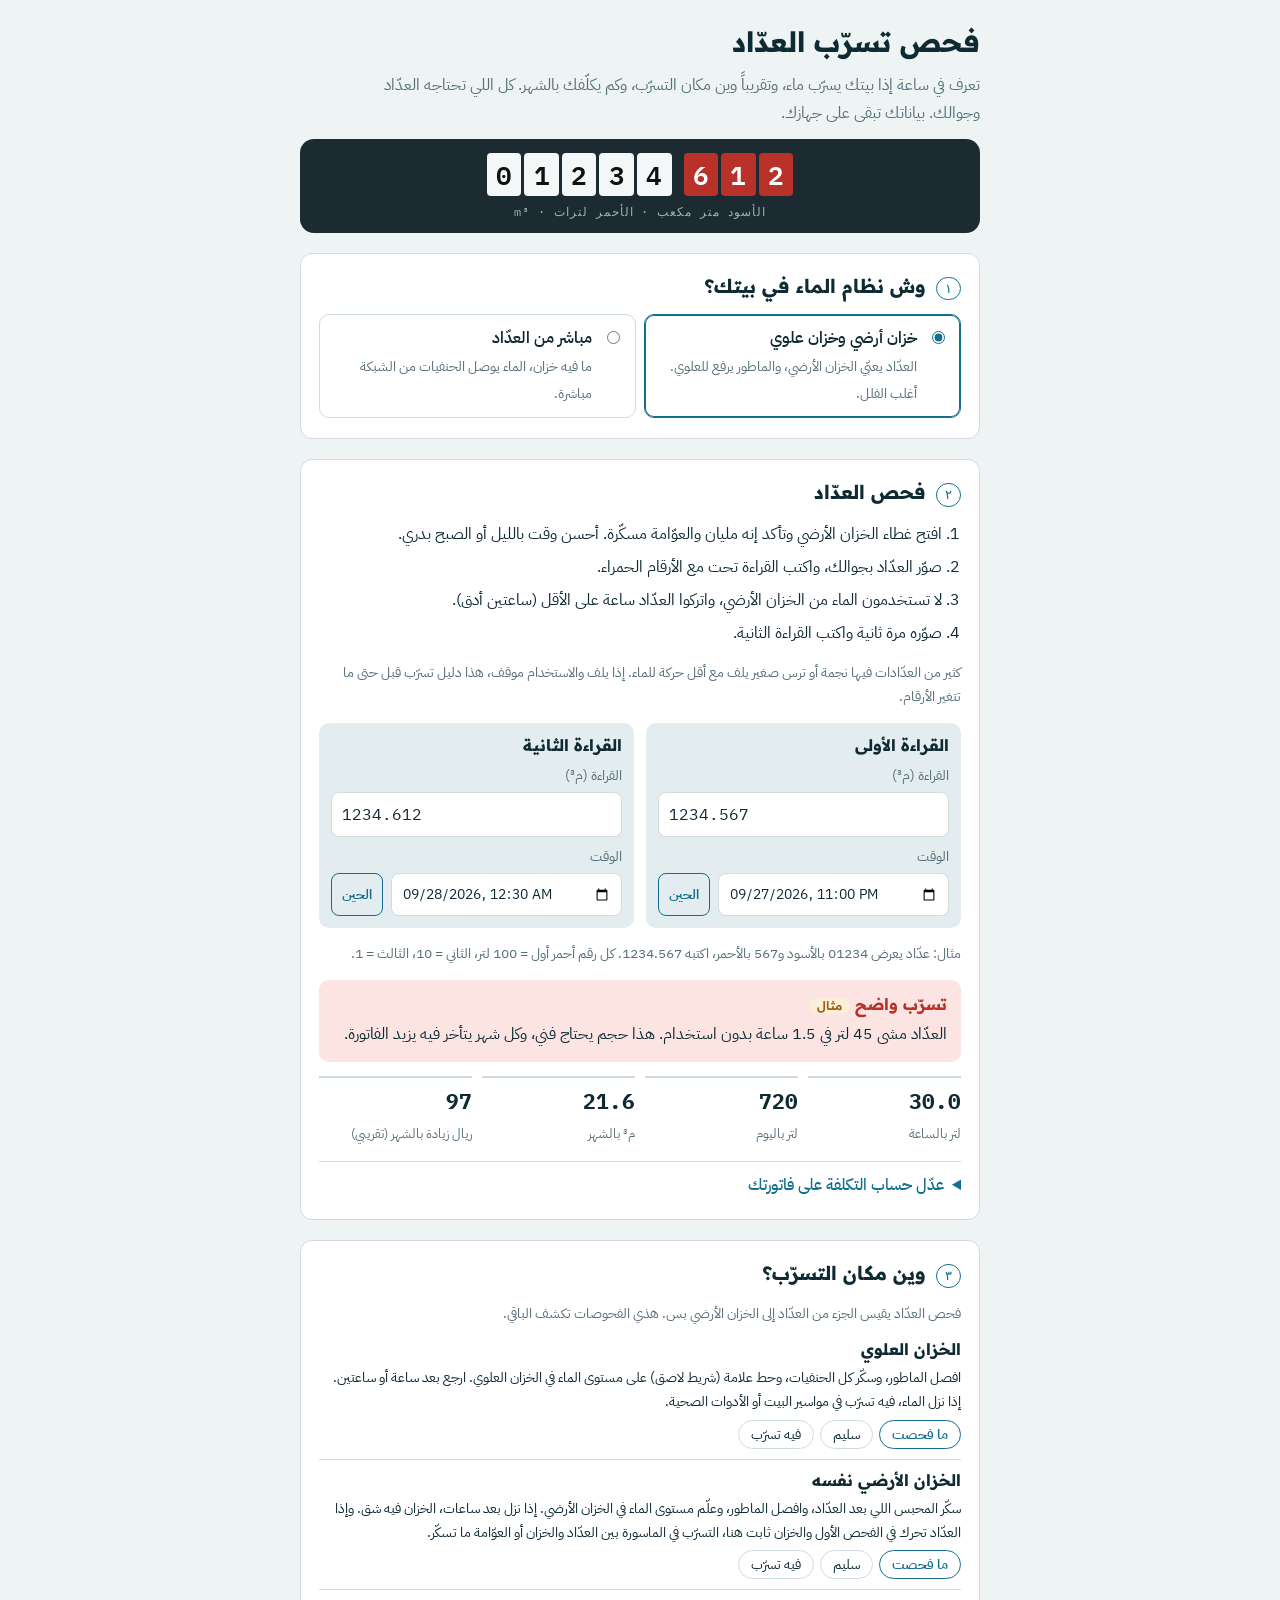
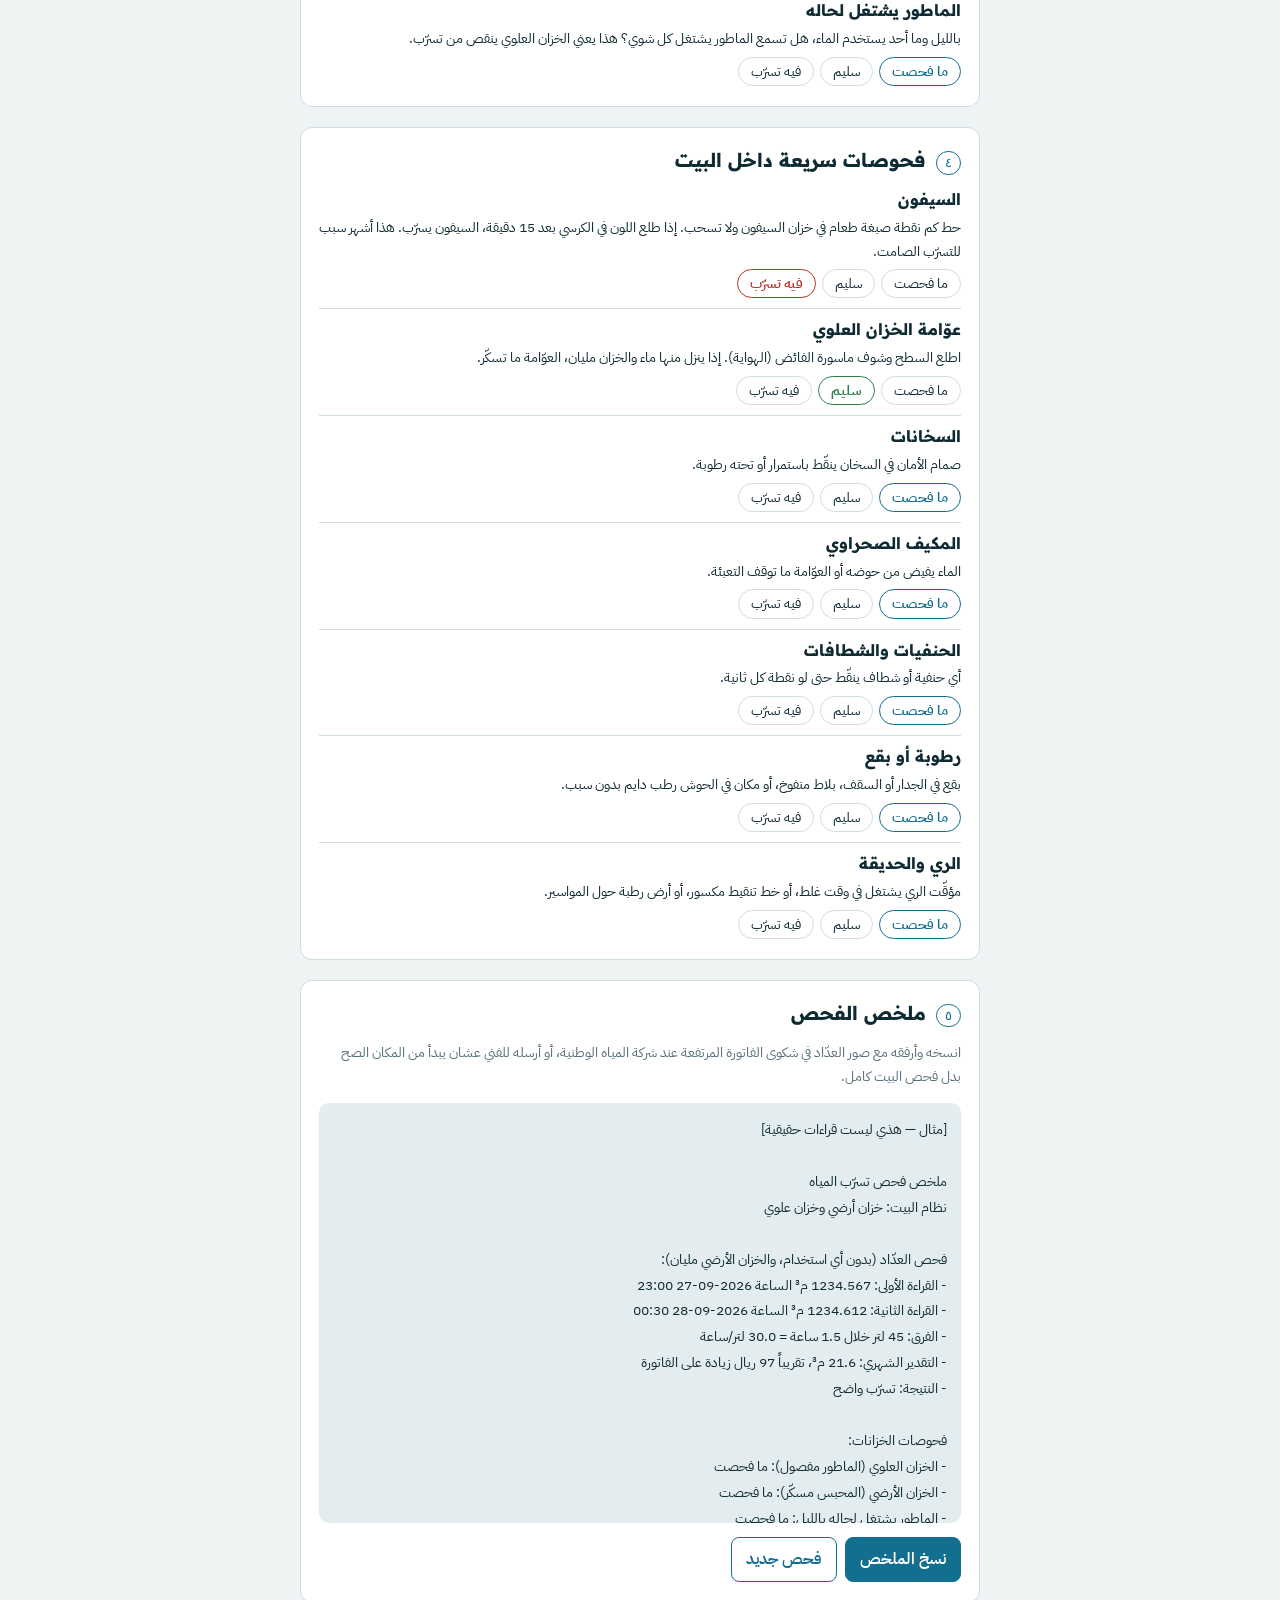
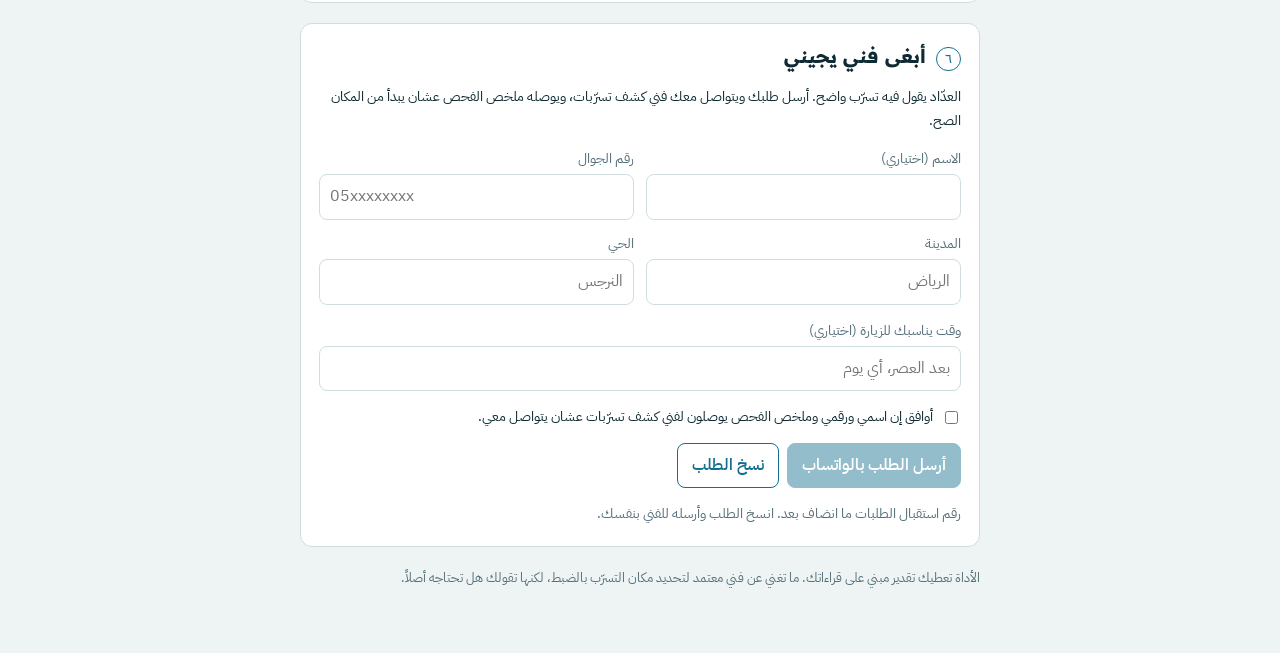
==== index.html @ 9c395c7c "Add leak check page, README and launch guide Moved from naiiif83/project (leak/). Single-page tool: " ====
<!doctype html>
<html lang="ar" dir="rtl">
<head>
<meta charset="utf-8">
<meta name="viewport" content="width=device-width, initial-scale=1, viewport-fit=cover">
<title>فحص تسرّب العدّاد</title>
<meta name="description" content="افحص بيتك من تسرّب الماء بنفسك في ساعة: قراءتين للعداد تقولك هل فيه تسرّب، ووين مكانه تقريباً، وكم يكلّفك بالشهر.">
<meta property="og:title" content="فحص تسرّب العدّاد">
<meta property="og:description" content="فاتورة الماء مرتفعة؟ افحص بنفسك في ساعة قبل ما تدفع لأحد. مجاني ومن جوالك.">
<meta property="og:type" content="website">
<meta name="twitter:card" content="summary">
<link rel="preconnect" href="https://fonts.googleapis.com">
<link rel="preconnect" href="https://fonts.gstatic.com" crossorigin>
<link rel="stylesheet" href="https://fonts.googleapis.com/css2?family=IBM+Plex+Mono:wght@500;600&family=IBM+Plex+Sans+Arabic:wght@400;500;600&family=Readex+Pro:wght@500;700&display=swap">
<style>
:root {
  --bg: #eef3f4;
  --surface: #ffffff;
  --sunk: #e3ecee;
  --ink: #0e2a33;
  --muted: #56707a;
  --line: #d0dde0;
  --accent: #136f8f;
  --accent-ink: #ffffff;
  --meter-body: #1b2b31;
  --meter-digit: #f4f7f8;
  --meter-red: #b8322a;
  --ok: #2e7d4f;
  --ok-bg: #e2f2e8;
  --warn: #9a6212;
  --warn-bg: #fbefd9;
  --bad: #b8322a;
  --bad-bg: #fbe4e1;
  --display: "Readex Pro", "IBM Plex Sans Arabic", Tahoma, sans-serif;
  --body: "IBM Plex Sans Arabic", Tahoma, "Segoe UI", sans-serif;
  --mono: "IBM Plex Mono", ui-monospace, Menlo, Consolas, monospace;
  color-scheme: light;
}
@media (prefers-color-scheme: dark) {
  :root:not([data-theme="light"]) {
    --bg: #0b171b; --surface: #12232a; --sunk: #0e1d22; --ink: #e3eef1; --muted: #8ea7af;
    --line: #23393f; --accent: #4fb3d6; --accent-ink: #06242e; --meter-body: #05090b;
    --meter-red: #e0574b; --ok: #5cc28a; --ok-bg: #133024; --warn: #e0a94a; --warn-bg: #33270f;
    --bad: #ef6b5f; --bad-bg: #3a1714;
    color-scheme: dark;
  }
}
:root[data-theme="dark"] {
  --bg: #0b171b; --surface: #12232a; --sunk: #0e1d22; --ink: #e3eef1; --muted: #8ea7af;
  --line: #23393f; --accent: #4fb3d6; --accent-ink: #06242e; --meter-body: #05090b;
  --meter-red: #e0574b; --ok: #5cc28a; --ok-bg: #133024; --warn: #e0a94a; --warn-bg: #33270f;
  --bad: #ef6b5f; --bad-bg: #3a1714;
  color-scheme: dark;
}
* { box-sizing: border-box; }
[hidden] { display: none !important; }
html { -webkit-text-size-adjust: 100%; }
body {
  margin: 0;
  background: var(--bg);
  color: var(--ink);
  font: 16px/1.7 var(--body);
  padding-inline: 16px;
  padding-block: 24px 64px;
}
.wrap { max-width: 680px; margin-inline: auto; display: grid; gap: 20px; }
h1, h2, h3 { font-family: var(--display); line-height: 1.3; text-wrap: balance; margin: 0; }
h1 { font-size: 1.75rem; }
h2 { font-size: 1.2rem; }
h3 { font-size: 1rem; }
p { margin: 0; }
.muted { color: var(--muted); }
.small { font-size: .875rem; }

header { display: grid; gap: 12px; }
header p { max-width: 60ch; }

.meter {
  background: var(--meter-body);
  border-radius: 14px;
  padding: 14px 16px 10px;
  display: grid;
  gap: 6px;
  justify-items: center;
  direction: ltr;
}
.dials { display: flex; gap: 3px; }
.dial {
  font-family: var(--mono);
  font-weight: 600;
  font-size: 1.6rem;
  width: 1.35em;
  text-align: center;
  background: var(--meter-digit);
  color: #111;
  border-radius: 4px;
  font-variant-numeric: tabular-nums;
}
.dial.red { background: var(--meter-red); color: #fff; }
.dial-gap { width: 6px; }
.meter-label { font-family: var(--mono); font-size: .75rem; color: #9fb1b7; letter-spacing: .08em; }

section.card {
  background: var(--surface);
  border: 1px solid var(--line);
  border-radius: 12px;
  padding: 20px 18px;
  display: grid;
  gap: 14px;
}
.step-head { display: flex; gap: 10px; align-items: baseline; }
.step-no {
  font-family: var(--mono);
  font-size: .8rem;
  color: var(--accent);
  border: 1px solid var(--accent);
  border-radius: 999px;
  padding: 0 8px;
  flex: none;
}
ol.howto { margin: 0; padding-inline-start: 1.2em; display: grid; gap: 6px; }

.seg { display: flex; flex-wrap: wrap; gap: 8px; }
.seg label {
  flex: 1 1 200px;
  border: 1px solid var(--line);
  border-radius: 10px;
  padding: 10px 12px;
  cursor: pointer;
  display: flex;
  gap: 10px;
  align-items: flex-start;
  background: var(--surface);
}
.seg label:has(input:checked) { border-color: var(--accent); box-shadow: inset 0 0 0 1px var(--accent); }
.seg input { margin-top: .45em; accent-color: var(--accent); }
.seg b { display: block; font-weight: 600; }

.readings { display: grid; grid-template-columns: repeat(auto-fit, minmax(240px, 1fr)); gap: 12px; }
.reading { background: var(--sunk); border-radius: 10px; padding: 12px; display: grid; gap: 8px; }
.field { display: grid; gap: 4px; }
.field > span { font-size: .875rem; color: var(--muted); }
.row { display: flex; gap: 8px; }
.row > input { flex: 1; min-width: 0; }
input[type="number"], input[type="datetime-local"], input[type="text"] {
  font: inherit;
  color: var(--ink);
  background: var(--surface);
  border: 1px solid var(--line);
  border-radius: 8px;
  padding: 8px 10px;
  width: 100%;
}
input[type="number"] { font-family: var(--mono); direction: ltr; text-align: left; font-variant-numeric: tabular-nums; }
input:focus-visible, button:focus-visible, label:focus-within { outline: 2px solid var(--accent); outline-offset: 2px; }

button {
  font: inherit;
  font-weight: 600;
  border-radius: 8px;
  padding: 8px 14px;
  cursor: pointer;
  border: 1px solid var(--accent);
  background: var(--accent);
  color: var(--accent-ink);
}
button.ghost { background: transparent; color: var(--accent); }
a.btn {
  font-weight: 600; border-radius: 8px; padding: 8px 14px; text-decoration: none;
  background: var(--accent); color: var(--accent-ink); border: 1px solid var(--accent);
}
a.btn[aria-disabled="true"] { opacity: .45; pointer-events: none; }
button.tiny { padding: 4px 10px; font-size: .85rem; }

.verdict { border-radius: 10px; padding: 14px; display: grid; gap: 6px; }
.verdict.ok { background: var(--ok-bg); color: var(--ok); }
.verdict.warn { background: var(--warn-bg); color: var(--warn); }
.verdict.bad { background: var(--bad-bg); color: var(--bad); }
.verdict.none { background: var(--sunk); color: var(--muted); }
.verdict h3 { color: inherit; }
.verdict p { color: var(--ink); }

.nums { display: grid; grid-template-columns: repeat(auto-fit, minmax(130px, 1fr)); gap: 10px; }
.num { border-top: 2px solid var(--line); padding-top: 6px; }
.num b { display: block; font-family: var(--mono); font-size: 1.3rem; font-variant-numeric: tabular-nums; direction: ltr; text-align: right; }
.num span { font-size: .8rem; color: var(--muted); }

.checks { display: grid; gap: 10px; }
.check { border-bottom: 1px solid var(--line); padding-bottom: 10px; display: grid; gap: 6px; }
.check:last-child { border-bottom: 0; padding-bottom: 0; }
.tri { display: flex; gap: 6px; flex-wrap: wrap; }
.tri label { border: 1px solid var(--line); border-radius: 999px; padding: 2px 12px; font-size: .85rem; cursor: pointer; }
.tri input { position: absolute; opacity: 0; pointer-events: none; }
.tri label:has(input:checked) { border-color: var(--accent); color: var(--accent); font-weight: 600; }
.tri label.bad:has(input:checked) { border-color: var(--bad); color: var(--bad); }
.tri label.ok:has(input:checked) { border-color: var(--ok); color: var(--ok); }

details { border-top: 1px solid var(--line); padding-top: 10px; }
summary { cursor: pointer; color: var(--accent); font-weight: 500; }
.tariff-wrap { overflow-x: auto; margin-top: 10px; }
table { border-collapse: collapse; width: 100%; font-size: .9rem; }
th, td { padding: 6px 8px; border-bottom: 1px solid var(--line); text-align: right; }
td input[type="number"] { padding: 4px 6px; max-width: 90px; }

pre.summary {
  white-space: pre-wrap;
  background: var(--sunk);
  border-radius: 10px;
  padding: 14px;
  margin: 0;
  font: .9rem/1.8 var(--body);
  max-height: 420px;
  overflow: auto;
}
.badge { display: inline-block; font-size: .75rem; padding: 0 8px; border-radius: 999px; background: var(--warn-bg); color: var(--warn); font-weight: 600; }
.actions { display: flex; gap: 8px; flex-wrap: wrap; align-items: center; }
footer { font-size: .8rem; color: var(--muted); }
@media (prefers-reduced-motion: no-preference) { button { transition: filter .15s; } button:hover { filter: brightness(1.08); } }
</style>
</head>
<body>
<main class="wrap">

<header>
  <h1>فحص تسرّب العدّاد</h1>
  <p class="muted">تعرف في ساعة إذا بيتك يسرّب ماء، وتقريباً وين مكان التسرّب، وكم يكلّفك بالشهر. كل اللي تحتاجه العدّاد وجوالك. بياناتك تبقى على جهازك.</p>
  <div class="meter" aria-label="قراءة العداد الحالية">
    <div class="dials" id="meterDials"></div>
    <div class="meter-label">m³ · الأسود متر مكعب · الأحمر لترات</div>
  </div>
</header>

<section class="card">
  <div class="step-head"><span class="step-no">١</span><h2>وش نظام الماء في بيتك؟</h2></div>
  <div class="seg" id="system">
    <label><input type="radio" name="system" value="tank" id="sysTank" checked><span><b>خزان أرضي وخزان علوي</b><span class="muted small">العدّاد يعبّي الخزان الأرضي، والماطور يرفع للعلوي. أغلب الفلل.</span></span></label>
    <label><input type="radio" name="system" value="direct" id="sysDirect"><span><b>مباشر من العدّاد</b><span class="muted small">ما فيه خزان، الماء يوصل الحنفيات من الشبكة مباشرة.</span></span></label>
  </div>
</section>

<section class="card">
  <div class="step-head"><span class="step-no">٢</span><h2>فحص العدّاد</h2></div>
  <ol class="howto" id="howtoTank">
    <li>افتح غطاء الخزان الأرضي وتأكد إنه مليان والعوّامة مسكّرة. أحسن وقت بالليل أو الصبح بدري.</li>
    <li>صوّر العدّاد بجوالك، واكتب القراءة تحت مع الأرقام الحمراء.</li>
    <li>لا تستخدمون الماء من الخزان الأرضي، واتركوا العدّاد ساعة على الأقل (ساعتين أدق).</li>
    <li>صوّره مرة ثانية واكتب القراءة الثانية.</li>
  </ol>
  <ol class="howto" id="howtoDirect" hidden>
    <li>سكّر كل الحنفيات، والغسالة، والمكيف الصحراوي، والري، وتأكد ما أحد بيستخدم الماء.</li>
    <li>صوّر العدّاد بجوالك، واكتب القراءة تحت مع الأرقام الحمراء.</li>
    <li>انتظر ساعة على الأقل بدون أي استخدام (ساعتين أدق).</li>
    <li>صوّره مرة ثانية واكتب القراءة الثانية.</li>
  </ol>
  <p class="small muted">كثير من العدّادات فيها نجمة أو ترس صغير يلف مع أقل حركة للماء. إذا يلف والاستخدام موقف، هذا دليل تسرّب قبل حتى ما تتغير الأرقام.</p>

  <div class="readings">
    <div class="reading">
      <h3>القراءة الأولى</h3>
      <label class="field"><span>القراءة (م³)</span><input type="number" id="r1" step="0.001" inputmode="decimal" placeholder="1234.567"></label>
      <label class="field"><span>الوقت</span>
        <span class="row"><input type="datetime-local" id="t1"><button type="button" class="tiny ghost" data-now="t1">الحين</button></span>
      </label>
    </div>
    <div class="reading">
      <h3>القراءة الثانية</h3>
      <label class="field"><span>القراءة (م³)</span><input type="number" id="r2" step="0.001" inputmode="decimal" placeholder="1234.612"></label>
      <label class="field"><span>الوقت</span>
        <span class="row"><input type="datetime-local" id="t2"><button type="button" class="tiny ghost" data-now="t2">الحين</button></span>
      </label>
    </div>
  </div>
  <p class="small muted">مثال: عدّاد يعرض <span dir="ltr">01234</span> بالأسود و<span dir="ltr">567</span> بالأحمر، اكتبه <span dir="ltr">1234.567</span>. كل رقم أحمر أول = 100 لتر، الثاني = 10، الثالث = 1.</p>

  <div class="verdict none" id="verdict"></div>
  <div class="nums" id="nums" hidden>
    <div class="num"><b id="nLh">0</b><span>لتر بالساعة</span></div>
    <div class="num"><b id="nLd">0</b><span>لتر باليوم</span></div>
    <div class="num"><b id="nM3">0</b><span>م³ بالشهر</span></div>
    <div class="num"><b id="nSar">0</b><span>ريال زيادة بالشهر (تقريبي)</span></div>
  </div>

  <details id="costBox">
    <summary>عدّل حساب التكلفة على فاتورتك</summary>
    <div style="display:grid;gap:10px;margin-top:10px">
      <label class="field"><span>استهلاكك المعتاد بالشهر بدون التسرّب (م³، من فاتورة قديمة)</span><input type="number" id="usual" step="1" min="0" value="25"></label>
      <label class="row" style="align-items:center"><input type="checkbox" id="sewer" checked style="width:auto;flex:none"> <span>عندي صرف صحي على الفاتورة</span></label>
      <div class="tariff-wrap">
        <table>
          <thead><tr><th>الشريحة (م³/شهر)</th><th>مياه (ريال/م³)</th><th>صرف (ريال/م³)</th></tr></thead>
          <tbody id="tariffBody"></tbody>
        </table>
      </div>
      <p class="small muted">الأسعار الافتراضية من التعرفة السكنية المعلنة، والحساب يضيف ضريبة 15٪. طابقها مع آخر فاتورة لك أو حاسبة شركة المياه الوطنية، وعدّلها إذا تغيّرت. الرقم يحسب الفرق بين فاتورتك مع التسرّب وبدونه، لأن التسرّب يدفعك لشريحة أغلى.</p>
    </div>
  </details>
</section>

<section class="card" id="tankTests">
  <div class="step-head"><span class="step-no">٣</span><h2>وين مكان التسرّب؟</h2></div>
  <p class="muted small">فحص العدّاد يقيس الجزء من العدّاد إلى الخزان الأرضي بس. هذي الفحوصات تكشف الباقي.</p>
  <div class="checks">
    <div class="check">
      <h3>الخزان العلوي</h3>
      <p class="small">افصل الماطور، وسكّر كل الحنفيات، وحط علامة (شريط لاصق) على مستوى الماء في الخزان العلوي. ارجع بعد ساعة أو ساعتين. إذا نزل الماء، فيه تسرّب في مواسير البيت أو الأدوات الصحية.</p>
      <div class="tri" data-key="roof"></div>
    </div>
    <div class="check">
      <h3>الخزان الأرضي نفسه</h3>
      <p class="small">سكّر المحبس اللي بعد العدّاد، وافصل الماطور، وعلّم مستوى الماء في الخزان الأرضي. إذا نزل بعد ساعات، الخزان فيه شق. وإذا العدّاد تحرك في الفحص الأول والخزان ثابت هنا، التسرّب في الماسورة بين العدّاد والخزان أو العوّامة ما تسكّر.</p>
      <div class="tri" data-key="ground"></div>
    </div>
    <div class="check">
      <h3>الماطور يشتغل لحاله</h3>
      <p class="small">بالليل وما أحد يستخدم الماء، هل تسمع الماطور يشتغل كل شوي؟ هذا يعني الخزان العلوي ينقص من تسرّب.</p>
      <div class="tri" data-key="pump"></div>
    </div>
  </div>
</section>

<section class="card">
  <div class="step-head"><span class="step-no" id="quickNo">٤</span><h2>فحوصات سريعة داخل البيت</h2></div>
  <div class="checks" id="quick"></div>
</section>

<section class="card">
  <div class="step-head"><span class="step-no" id="sumNo">٥</span><h2>ملخص الفحص</h2></div>
  <p class="small muted">انسخه وأرفقه مع صور العدّاد في شكوى الفاتورة المرتفعة عند شركة المياه الوطنية، أو أرسله للفني عشان يبدأ من المكان الصح بدل فحص البيت كامل.</p>
  <pre class="summary" id="summary"></pre>
  <div class="actions">
    <button type="button" id="copy">نسخ الملخص</button>
    <button type="button" class="ghost" id="reset">فحص جديد</button>
    <span class="small muted" id="copyMsg" role="status"></span>
  </div>
  <div id="confirmReset" class="verdict warn" hidden>
    <p>بيمسح كل القراءات والنتائج من هذا الجهاز. متأكد؟</p>
    <div class="actions"><button type="button" id="resetYes">امسح وابدأ</button><button type="button" class="ghost" id="resetNo">لا</button></div>
  </div>
</section>

<section class="card" id="leadCard">
  <div class="step-head"><span class="step-no" id="leadNo">٦</span><h2>أبغى فني يجيني</h2></div>
  <p class="small" id="leadIntro"></p>
  <div class="readings">
    <label class="field"><span>الاسم (اختياري)</span><input type="text" id="lName" autocomplete="name"></label>
    <label class="field"><span>رقم الجوال</span><input type="text" id="lPhone" inputmode="tel" autocomplete="tel" placeholder="05xxxxxxxx" dir="ltr"></label>
    <label class="field"><span>المدينة</span><input type="text" id="lCity" placeholder="الرياض"></label>
    <label class="field"><span>الحي</span><input type="text" id="lDistrict" placeholder="النرجس"></label>
  </div>
  <label class="field"><span>وقت يناسبك للزيارة (اختياري)</span><input type="text" id="lTime" placeholder="بعد العصر، أي يوم"></label>
  <label class="row" style="align-items:flex-start"><input type="checkbox" id="lConsent" style="width:auto;flex:none;margin-top:.45em"> <span class="small">أوافق إن اسمي ورقمي وملخص الفحص يوصلون لفني كشف تسرّبات عشان يتواصل معي.</span></label>
  <p class="small" id="leadErr" style="color:var(--bad)" hidden></p>
  <div class="actions">
    <a class="btn" id="leadSend" href="#" target="_blank" rel="noopener">أرسل الطلب بالواتساب</a>
    <button type="button" class="ghost" id="leadCopy">نسخ الطلب</button>
    <span class="small muted" id="leadMsg" role="status"></span>
  </div>
  <p class="small muted" id="leadNumber"></p>
</section>

<footer>
  <p>الأداة تعطيك تقدير مبني على قراءاتك. ما تغني عن فني معتمد لتحديد مكان التسرّب بالضبط، لكنها تقولك هل تحتاجه أصلاً.</p>
</footer>
</main>

<script>
(() => {
  const $ = (id) => document.getElementById(id);
  const KEY = 'leak-check-v1';
  // رقم واتساب اللي تستقبل عليه طلبات الفنيين، بالصيغة الدولية بدون + (مثال: 9665XXXXXXXX)
  const LEADS_WHATSAPP = '';
  const DEFAULT_TARIFF = [
    { upTo: 15, w: 0.10, s: 0.05 },
    { upTo: 30, w: 1.00, s: 0.50 },
    { upTo: 45, w: 3.00, s: 1.50 },
    { upTo: 60, w: 4.00, s: 2.00 },
    { upTo: null, w: 6.00, s: 3.00 },
  ];
  const QUICK = [
    { key: 'toilet', title: 'السيفون', text: 'حط كم نقطة صبغة طعام في خزان السيفون ولا تسحب. إذا طلع اللون في الكرسي بعد 15 دقيقة، السيفون يسرّب. هذا أشهر سبب للتسرّب الصامت.' },
    { key: 'float', title: 'عوّامة الخزان العلوي', text: 'اطلع السطح وشوف ماسورة الفائض (الهواية). إذا ينزل منها ماء والخزان مليان، العوّامة ما تسكّر.' },
    { key: 'heater', title: 'السخانات', text: 'صمام الأمان في السخان ينقّط باستمرار أو تحته رطوبة.' },
    { key: 'cooler', title: 'المكيف الصحراوي', text: 'الماء يفيض من حوضه أو العوّامة ما توقف التعبئة.' },
    { key: 'taps', title: 'الحنفيات والشطافات', text: 'أي حنفية أو شطاف ينقّط حتى لو نقطة كل ثانية.' },
    { key: 'damp', title: 'رطوبة أو بقع', text: 'بقع في الجدار أو السقف، بلاط منفوخ، أو مكان في الحوش رطب دايم بدون سبب.' },
    { key: 'garden', title: 'الري والحديقة', text: 'مؤقّت الري يشتغل في وقت غلط، أو خط تنقيط مكسور، أو أرض رطبة حول المواسير.' },
  ];
  const TRI = [['skip', 'ما فحصت'], ['ok', 'سليم'], ['bad', 'فيه تسرّب']];

  const EXAMPLE = {
    example: true, system: 'tank',
    r1: '1234.567', t1: '2026-09-27T23:00', r2: '1234.612', t2: '2026-09-28T00:30',
    usual: 25, sewer: true, tariff: DEFAULT_TARIFF,
    checks: { roof: 'skip', ground: 'skip', pump: 'skip', toilet: 'bad', float: 'ok' },
  };

  let state;
  try { state = JSON.parse(localStorage.getItem(KEY)); } catch (e) { state = null; }
  if (!state) state = JSON.parse(JSON.stringify(EXAMPLE));
  if (!state.tariff) state.tariff = DEFAULT_TARIFF;
  if (!state.checks) state.checks = {};

  const save = () => { try { localStorage.setItem(KEY, JSON.stringify(state)); } catch (e) {} };

  // Build tri-state controls
  function buildTri(el, key) {
    el.innerHTML = TRI.map(([v, t]) =>
      `<label class="${v}"><input type="radio" name="c_${key}" id="c_${key}_${v}" value="${v}">${t}</label>`
    ).join('');
    el.addEventListener('change', (e) => { state.checks[key] = e.target.value; onChange(); });
  }
  $('quick').innerHTML = QUICK.map(q =>
    `<div class="check"><h3>${q.title}</h3><p class="small">${q.text}</p><div class="tri" data-key="${q.key}"></div></div>`
  ).join('');
  document.querySelectorAll('.tri').forEach(el => buildTri(el, el.dataset.key));

  // Tariff table
  function renderTariff() {
    let from = 0;
    $('tariffBody').innerHTML = state.tariff.map((t, i) => {
      const range = t.upTo == null ? `أكثر من ${from}` : `${from + 1} – ${t.upTo}`;
      from = t.upTo;
      return `<tr><td>${range}</td>
        <td><input type="number" step="0.01" min="0" id="tw${i}" data-i="${i}" data-f="w" value="${t.w}"></td>
        <td><input type="number" step="0.01" min="0" id="ts${i}" data-i="${i}" data-f="s" value="${t.s}"></td></tr>`;
    }).join('');
  }
  $('tariffBody').addEventListener('input', (e) => {
    const { i, f } = e.target.dataset;
    const v = parseFloat(e.target.value);
    if (!isNaN(v)) { state.tariff[i][f] = v; state.example = false; onChange(); }
  });

  function bill(m3) {
    let total = 0, prev = 0;
    for (const t of state.tariff) {
      const cap = t.upTo == null ? Infinity : t.upTo;
      const part = Math.max(0, Math.min(m3, cap) - prev);
      total += part * (t.w + (state.sewer ? t.s : 0));
      prev = cap;
      if (m3 <= cap) break;
    }
    return total * 1.15;
  }

  // Meter face
  function renderMeter(val) {
    const n = isFinite(val) && val >= 0 ? val : 0;
    const [ip, fp] = n.toFixed(3).split('.');
    const black = ip.padStart(5, '0').slice(-5);
    $('meterDials').innerHTML =
      [...black].map(d => `<span class="dial">${d}</span>`).join('') +
      '<span class="dial-gap"></span>' +
      [...fp].map(d => `<span class="dial red">${d}</span>`).join('');
  }

  const fmt = (n, d = 0) => n.toLocaleString('en-US', { maximumFractionDigits: d, minimumFractionDigits: d });
  const fmtTime = (s) => s ? s.replace('T', ' ') : '—';
  const label = (v) => ({ ok: 'سليم', bad: 'فيه تسرّب' }[v] || 'ما فحصت');

  function analyze() {
    const r1 = parseFloat(state.r1), r2 = parseFloat(state.r2);
    const t1 = Date.parse(state.t1), t2 = Date.parse(state.t2);
    if (!isFinite(r1) || !isFinite(r2) || !isFinite(t1) || !isFinite(t2)) return { status: 'missing' };
    const hours = (t2 - t1) / 3.6e6;
    if (hours <= 0) return { status: 'time' };
    const liters = (r2 - r1) * 1000;
    if (liters < -0.5) return { status: 'reverse' };
    const lh = Math.max(0, liters) / hours;
    const m3month = lh * 24 * 30 / 1000;
    const sar = bill(state.usual + m3month) - bill(state.usual);
    let level = 'ok';
    if (lh >= 20) level = 'bad'; else if (lh > 0.4) level = 'warn';
    return { status: 'done', hours, liters: Math.max(0, liters), lh, m3month, sar, level };
  }

  function where(a) {
    const c = state.checks, out = [];
    const tank = state.system === 'tank';
    if (tank) {
      if (a.level !== 'ok' && c.ground === 'bad') out.push('الخزان الأرضي فيه شق أو تسرّب (مستواه نزل والمحبس مسكّر).');
      else if (a.level !== 'ok' && c.ground === 'ok') out.push('التسرّب بين العدّاد والخزان الأرضي، أو عوّامة الخزان الأرضي ما تسكّر (الخزان ثابت والعدّاد يتحرك).');
      else if (a.level !== 'ok') out.push('التسرّب في الجزء من العدّاد إلى الخزان الأرضي: الماسورة، أو الخزان نفسه، أو عوّامته. فحص «الخزان الأرضي نفسه» يفرّق بينهم.');
      if (c.roof === 'bad' || c.pump === 'bad') out.push('فيه تسرّب داخل البيت بعد الخزان العلوي (المواسير أو الأدوات الصحية). هذا ما يبين في العدّاد مباشرة لكنه يرجع يعبّي من الأرضي.');
    } else if (a.level !== 'ok') {
      out.push('التسرّب في مواسير البيت أو أحد الأدوات بعد العدّاد.');
    }
    QUICK.forEach(q => { if (c[q.key] === 'bad') out.push(`${q.title}: ${q.text.split('.')[0]}.`); });
    return out;
  }

  function renderVerdict(a) {
    const v = $('verdict');
    $('nums').hidden = a.status !== 'done';
    const ex = state.example ? ' <span class="badge">مثال</span>' : '';
    if (a.status === 'missing') { v.className = 'verdict none'; v.innerHTML = '<p>اكتب القراءتين ووقت كل وحدة، وتطلع النتيجة هنا.</p>'; return; }
    if (a.status === 'time') { v.className = 'verdict warn'; v.innerHTML = '<h3>الوقت غلط</h3><p>وقت القراءة الثانية لازم يكون بعد الأولى.</p>'; return; }
    if (a.status === 'reverse') { v.className = 'verdict warn'; v.innerHTML = '<h3>القراءة الثانية أقل من الأولى</h3><p>راجع الأرقام، يمكن انعكست القراءتين أو فيه رقم ناقص.</p>'; return; }
    const tank = state.system === 'tank';
    const short = a.hours < 1 ? '<p class="small">المدة أقل من ساعة، والنتيجة أقل دقة. عيد الفحص لمدة أطول إذا تقدر.</p>' : '';
    if (a.level === 'ok') {
      v.className = 'verdict ok';
      v.innerHTML = `<h3>العدّاد ثابت${ex}</h3><p>ما فيه تسرّب ${tank ? 'بين العدّاد والخزان الأرضي' : 'في البيت'} يقدر العدّاد يقيسه.${tank ? ' كمّل الفحوصات تحت عشان تتأكد من داخل البيت.' : ''}</p>${short}`;
    } else if (a.level === 'warn') {
      v.className = 'verdict warn';
      v.innerHTML = `<h3>تسرّب بسيط${ex}</h3><p>العدّاد مشى ${fmt(a.liters, 0)} لتر في ${fmt(a.hours, 1)} ساعة بدون استخدام. غالباً سيفون أو عوّامة أو حنفية تنقّط، وتقدر تلقاه بنفسك من الفحوصات تحت.</p>${short}`;
    } else {
      v.className = 'verdict bad';
      v.innerHTML = `<h3>تسرّب واضح${ex}</h3><p>العدّاد مشى ${fmt(a.liters, 0)} لتر في ${fmt(a.hours, 1)} ساعة بدون استخدام. هذا حجم يحتاج فني، وكل شهر يتأخر فيه يزيد الفاتورة.</p>${short}`;
    }
    $('nLh').textContent = fmt(a.lh, 1);
    $('nLd').textContent = fmt(a.lh * 24, 0);
    $('nM3').textContent = fmt(a.m3month, 1);
    $('nSar').textContent = fmt(a.sar, 0);
  }

  function renderSummary(a) {
    const tank = state.system === 'tank';
    const L = [];
    if (state.example) L.push('[مثال — هذي ليست قراءات حقيقية]', '');
    L.push('ملخص فحص تسرّب المياه');
    L.push(`نظام البيت: ${tank ? 'خزان أرضي وخزان علوي' : 'مباشر من العدّاد'}`);
    L.push('');
    L.push('فحص العدّاد (بدون أي استخدام' + (tank ? '، والخزان الأرضي مليان' : '') + '):');
    L.push(`- القراءة الأولى: ${state.r1 || '—'} م³ الساعة ${fmtTime(state.t1)}`);
    L.push(`- القراءة الثانية: ${state.r2 || '—'} م³ الساعة ${fmtTime(state.t2)}`);
    if (a.status === 'done') {
      L.push(`- الفرق: ${fmt(a.liters, 0)} لتر خلال ${fmt(a.hours, 1)} ساعة = ${fmt(a.lh, 1)} لتر/ساعة`);
      L.push(`- التقدير الشهري: ${fmt(a.m3month, 1)} م³، تقريباً ${fmt(a.sar, 0)} ريال زيادة على الفاتورة`);
      L.push(`- النتيجة: ${{ ok: 'العدّاد ثابت', warn: 'تسرّب بسيط', bad: 'تسرّب واضح' }[a.level]}`);
    }
    if (tank) {
      L.push('', 'فحوصات الخزانات:');
      L.push(`- الخزان العلوي (الماطور مفصول): ${label(state.checks.roof)}`);
      L.push(`- الخزان الأرضي (المحبس مسكّر): ${label(state.checks.ground)}`);
      L.push(`- الماطور يشتغل لحاله بالليل: ${{ ok: 'لا', bad: 'نعم' }[state.checks.pump] || 'ما فحصت'}`);
    }
    const done = QUICK.filter(q => state.checks[q.key] && state.checks[q.key] !== 'skip');
    if (done.length) {
      L.push('', 'فحوصات داخل البيت:');
      done.forEach(q => L.push(`- ${q.title}: ${label(state.checks[q.key])}`));
    }
    if (a.status === 'done') {
      const w = where(a);
      if (w.length) { L.push('', 'المكان المرجّح:'); w.forEach(x => L.push('- ' + x)); }
    }
    L.push('', 'صور العدّاد قبل وبعد مرفقة.');
    $('summary').textContent = L.join('\n');
  }

  const toLatin = (s) => (s || '').replace(/[٠-٩]/g, d => '٠١٢٣٤٥٦٧٨٩'.indexOf(d)).replace(/[^\d]/g, '');

  function leadText() {
    const l = state.lead || {};
    return [
      'طلب فني كشف تسرّبات',
      l.name ? `الاسم: ${l.name}` : null,
      `الجوال: ${toLatin(l.phone)}`,
      `المكان: ${l.city || '—'}، حي ${l.district || '—'}`,
      l.time ? `وقت الزيارة: ${l.time}` : null,
      '',
      $('summary').textContent,
    ].filter(x => x !== null).join('\n');
  }

  function leadProblem() {
    const l = state.lead || {};
    if (state.example) return 'هذي قراءات مثال. اكتب قراءات عدّادك أول.';
    const p = toLatin(l.phone);
    if (!/^(05\d{8}|9665\d{8})$/.test(p)) return 'اكتب رقم جوال سعودي صحيح يبدأ بـ 05.';
    if (!l.city || !l.district) return 'اكتب المدينة والحي عشان يوصلك أقرب فني.';
    if (!l.consent) return 'وافق على إرسال بياناتك للفني.';
    return '';
  }

  function renderLead(a) {
    const intro = a.status === 'done' && a.level === 'bad'
      ? 'العدّاد يقول فيه تسرّب واضح. أرسل طلبك ويتواصل معك فني كشف تسرّبات، ويوصله ملخص الفحص عشان يبدأ من المكان الصح.'
      : a.status === 'done' && a.level === 'warn'
        ? 'التسرّب بسيط، وغالباً تلقاه بنفسك من الفحوصات اللي فوق. إذا ما لقيته، اطلب فني.'
        : 'إذا عندك رطوبة أو فحص ثاني يقول فيه تسرّب، تقدر تطلب فني.';
    $('leadIntro').textContent = intro;
    const problem = leadProblem();
    const err = $('leadErr');
    const touched = state.lead && (state.lead.phone || state.lead.city || state.lead.consent);
    err.hidden = !problem || !touched;
    err.textContent = problem;
    const send = $('leadSend');
    if (!LEADS_WHATSAPP) {
      send.setAttribute('aria-disabled', 'true');
      send.href = '#';
      $('leadNumber').textContent = 'رقم استقبال الطلبات ما انضاف بعد. انسخ الطلب وأرسله للفني بنفسك.';
    } else {
      send.setAttribute('aria-disabled', problem ? 'true' : 'false');
      send.href = problem ? '#' : `https://wa.me/${LEADS_WHATSAPP}?text=${encodeURIComponent(leadText())}`;
      $('leadNumber').textContent = '';
    }
  }

  function applySystem() {
    const tank = state.system === 'tank';
    $('howtoTank').hidden = !tank;
    $('howtoDirect').hidden = tank;
    $('tankTests').hidden = !tank;
    $('quickNo').textContent = tank ? '٤' : '٣';
    $('sumNo').textContent = tank ? '٥' : '٤';
    $('leadNo').textContent = tank ? '٦' : '٥';
  }

  function onChange() {
    save();
    applySystem();
    const a = analyze();
    renderMeter(parseFloat(state.r2) || parseFloat(state.r1));
    renderVerdict(a);
    renderSummary(a);
    renderLead(a);
  }

  function fillInputs() {
    $(state.system === 'direct' ? 'sysDirect' : 'sysTank').checked = true;
    ['r1', 't1', 'r2', 't2'].forEach(k => { $(k).value = state[k] || ''; });
    $('usual').value = state.usual ?? 25;
    $('sewer').checked = state.sewer !== false;
    document.querySelectorAll('.tri').forEach(el => {
      const v = state.checks[el.dataset.key] || 'skip';
      const input = $(`c_${el.dataset.key}_${v}`);
      if (input) input.checked = true;
    });
    renderTariff();
    const l = state.lead || {};
    LEAD_FIELDS.forEach(([id, k]) => { $(id).value = l[k] || ''; });
    $('lConsent').checked = !!l.consent;
  }
  const LEAD_FIELDS = [['lName', 'name'], ['lPhone', 'phone'], ['lCity', 'city'], ['lDistrict', 'district'], ['lTime', 'time']];

  // Wiring
  document.querySelectorAll('input[name="system"]').forEach(r =>
    r.addEventListener('change', () => { state.system = r.value; onChange(); }));
  ['r1', 't1', 'r2', 't2'].forEach(k => $(k).addEventListener('input', () => {
    if (state.example) { state.example = false; }
    state[k] = $(k).value; onChange();
  }));
  $('usual').addEventListener('input', () => { state.usual = Math.max(0, parseFloat($('usual').value) || 0); onChange(); });
  $('sewer').addEventListener('change', () => { state.sewer = $('sewer').checked; onChange(); });
  document.querySelectorAll('[data-now]').forEach(b => b.addEventListener('click', () => {
    const d = new Date(); d.setSeconds(0, 0);
    const local = new Date(d.getTime() - d.getTimezoneOffset() * 60000).toISOString().slice(0, 16);
    const k = b.dataset.now;
    $(k).value = local; state[k] = local; state.example = false; onChange();
  }));

  $('copy').addEventListener('click', () => {
    const text = $('summary').textContent;
    const done = () => { $('copyMsg').textContent = 'انتسخ الملخص'; };
    const fallback = () => {
      const r = document.createRange(); r.selectNodeContents($('summary'));
      const s = getSelection(); s.removeAllRanges(); s.addRange(r);
      $('copyMsg').textContent = 'النص محدد، انسخه من قائمة الجوال';
    };
    try { navigator.clipboard.writeText(text).then(done, fallback); } catch (e) { fallback(); }
  });
  LEAD_FIELDS.forEach(([id, k]) => $(id).addEventListener('input', () => {
    state.lead = state.lead || {}; state.lead[k] = $(id).value.trim(); onChange();
  }));
  $('lConsent').addEventListener('change', () => {
    state.lead = state.lead || {}; state.lead.consent = $('lConsent').checked; onChange();
  });
  $('leadSend').addEventListener('click', (e) => {
    const problem = leadProblem();
    if (!LEADS_WHATSAPP || problem) {
      e.preventDefault();
      $('leadErr').hidden = !problem; $('leadErr').textContent = problem;
    } else {
      $('leadMsg').textContent = 'انفتح الواتساب. اضغط إرسال هناك عشان يوصل الطلب.';
    }
  });
  $('leadCopy').addEventListener('click', () => {
    const problem = leadProblem();
    if (problem) { $('leadErr').hidden = false; $('leadErr').textContent = problem; return; }
    const text = leadText();
    const msg = (t) => { $('leadMsg').textContent = t; };
    try { navigator.clipboard.writeText(text).then(() => msg('انتسخ الطلب'), () => msg('ما قدرت أنسخ، انسخ الملخص من فوق')); }
    catch (e) { msg('ما قدرت أنسخ، انسخ الملخص من فوق'); }
  });

  $('reset').addEventListener('click', () => { $('confirmReset').hidden = false; });
  $('resetNo').addEventListener('click', () => { $('confirmReset').hidden = true; });
  $('resetYes').addEventListener('click', () => {
    state = { example: false, system: state.system, r1: '', t1: '', r2: '', t2: '',
      usual: state.usual, sewer: state.sewer, tariff: state.tariff, checks: {}, lead: state.lead };
    $('confirmReset').hidden = true; $('copyMsg').textContent = '';
    fillInputs(); onChange();
  });

  fillInputs();
  onChange();
})();
</script>
</body>
</html>
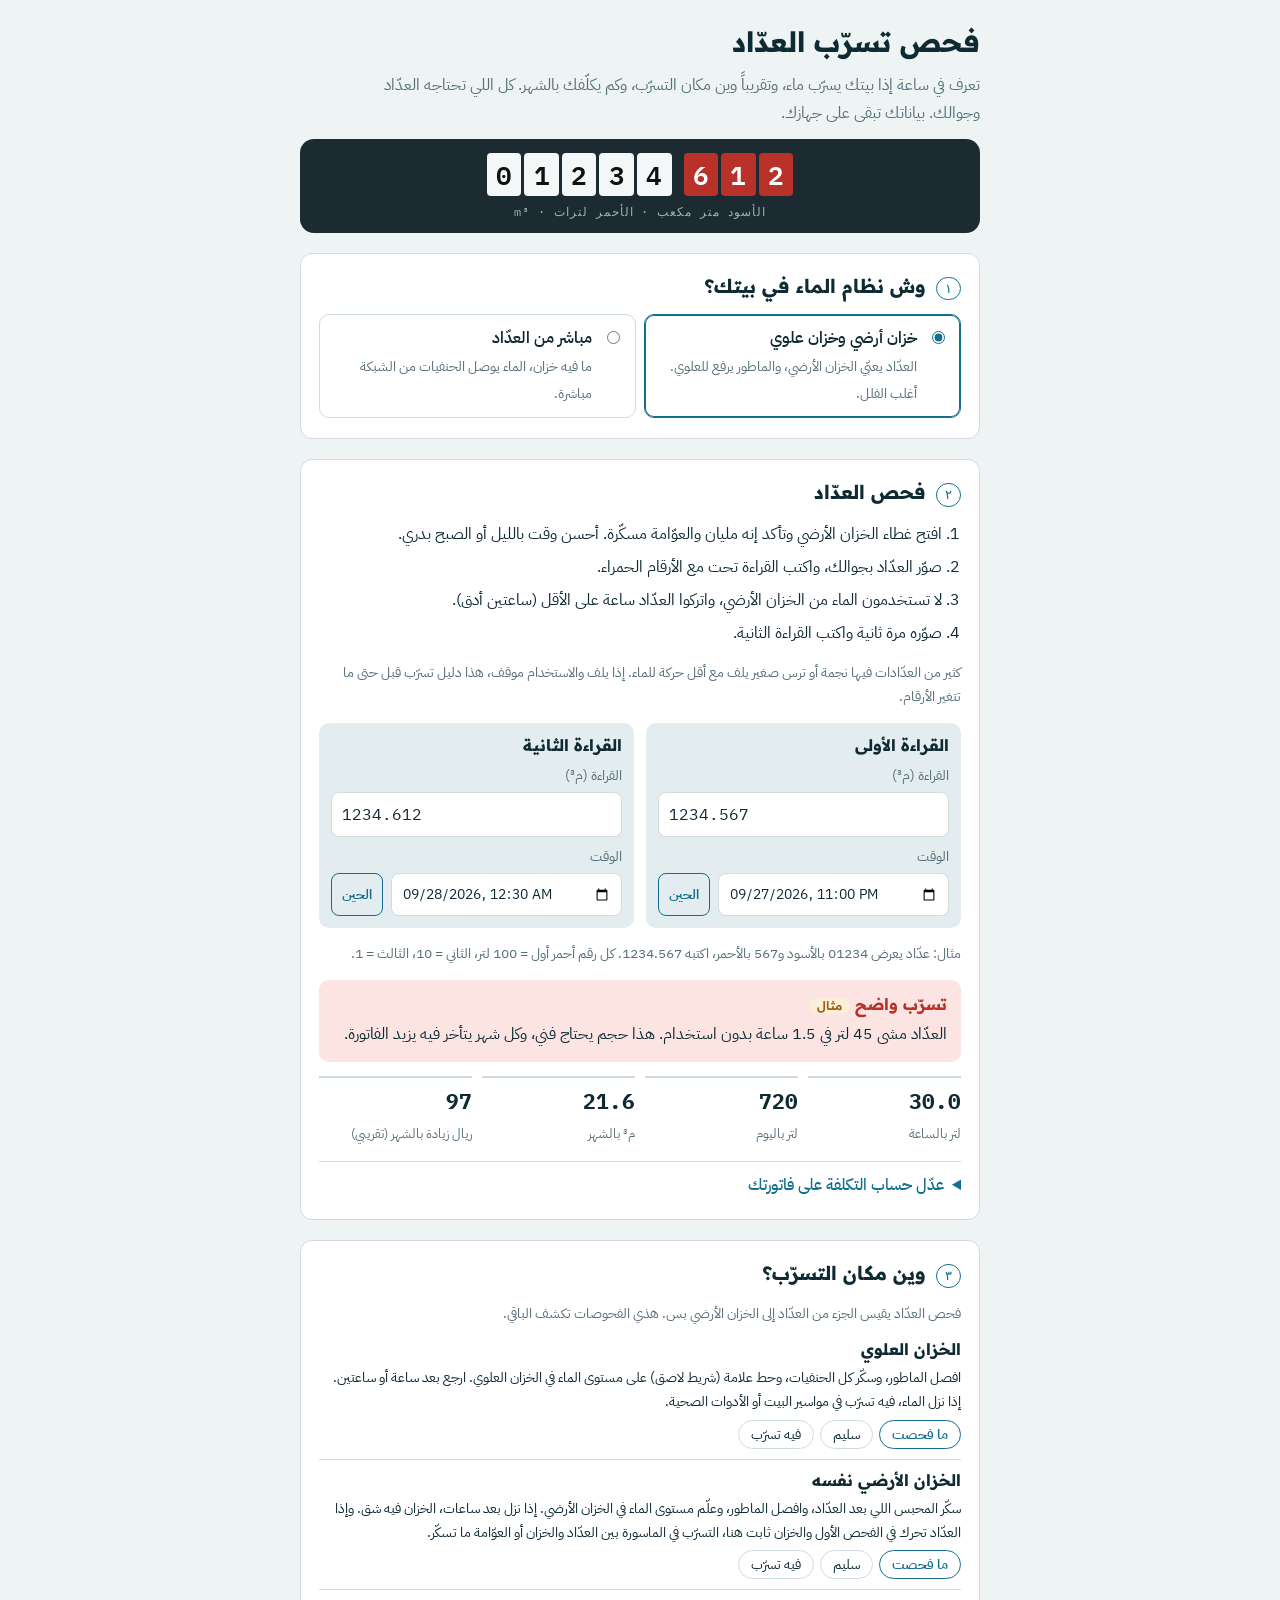
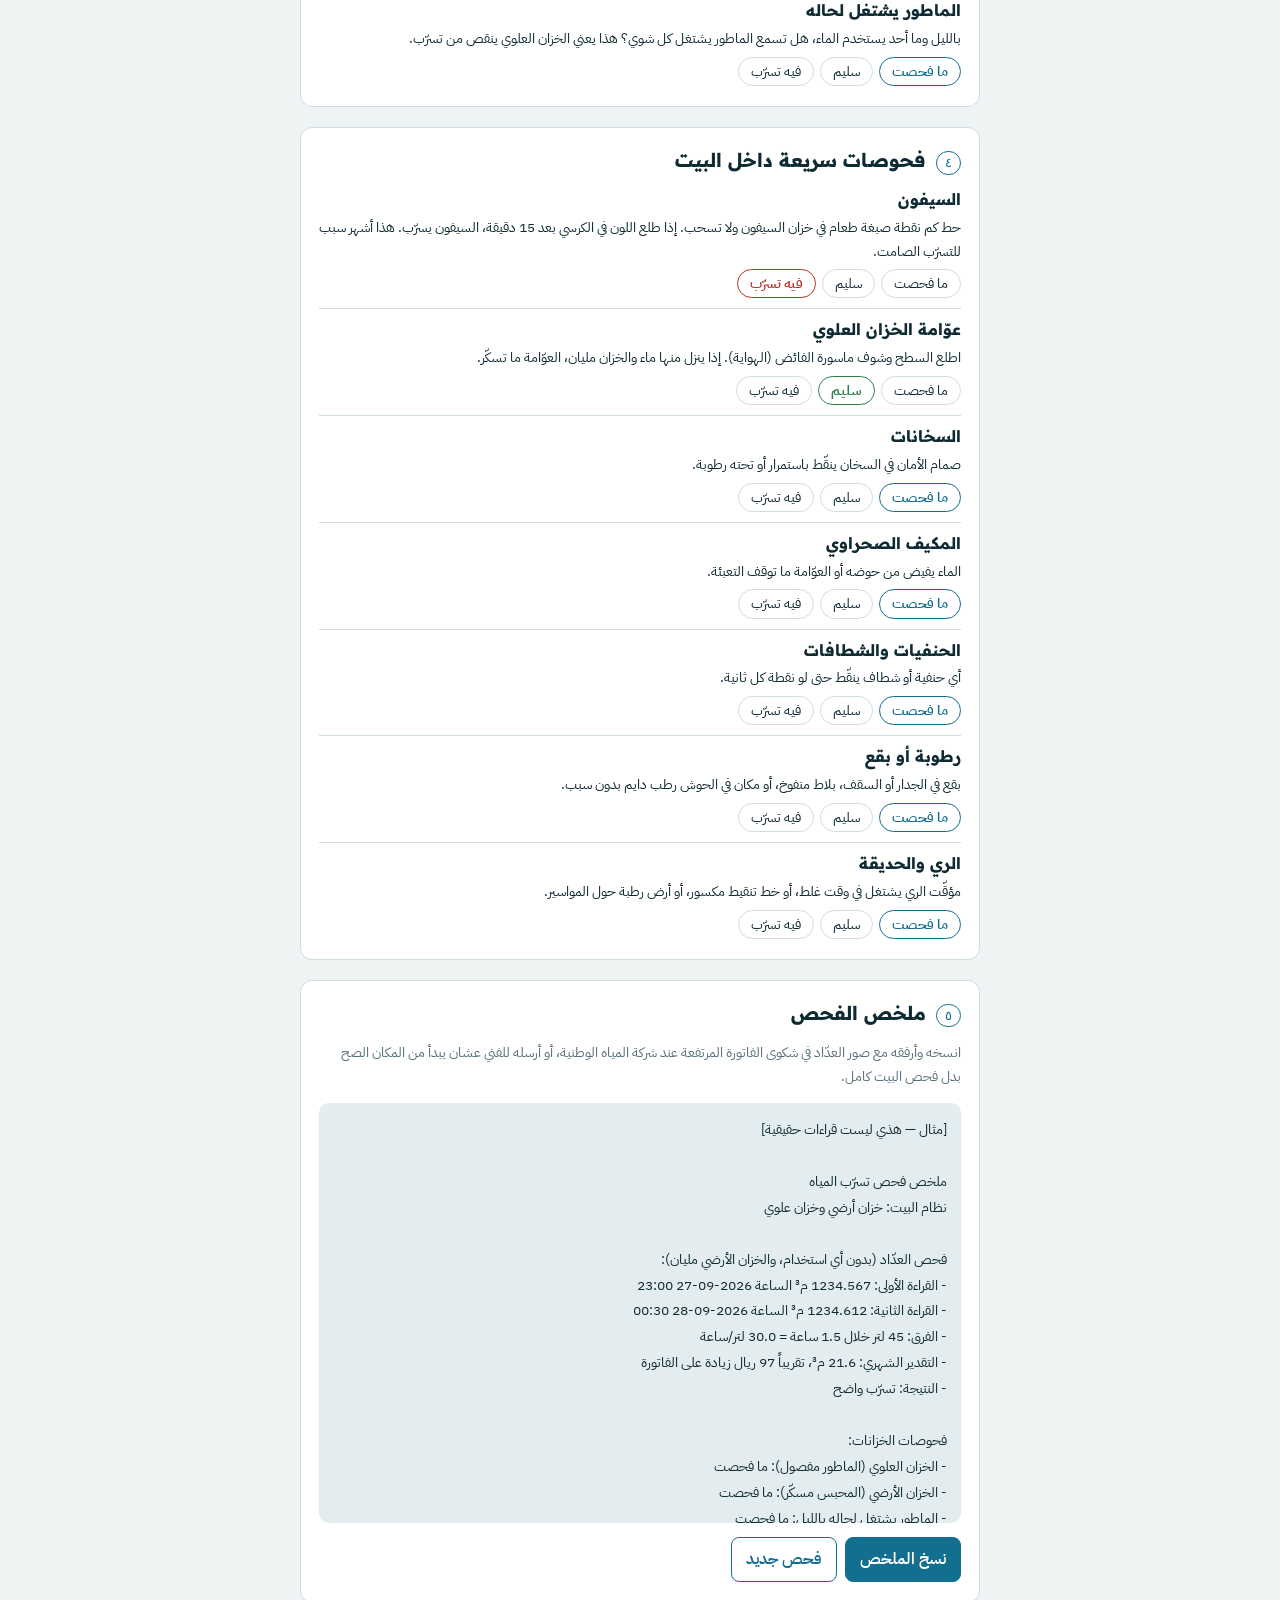
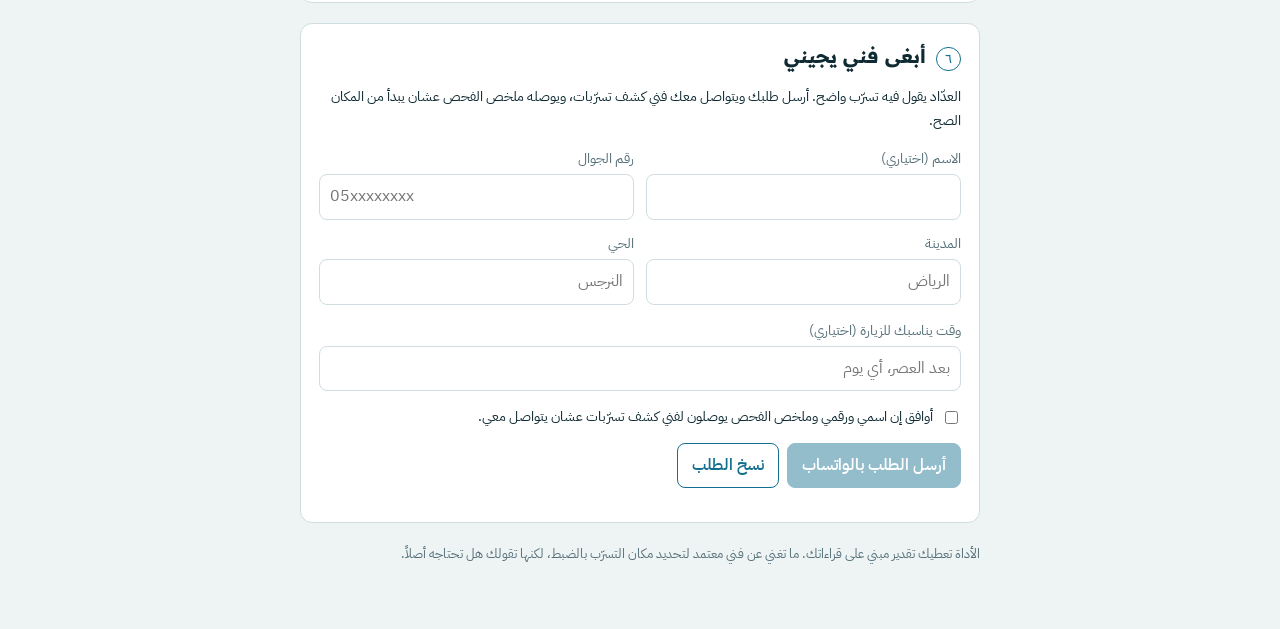
==== commit 54a21568: "Set WhatsApp number for technician requests Co-Authored-By: Claude Opus 5.5 <noreply@anthropic.com> " ====
--- a/index.html
+++ b/index.html
@@ -368,7 +368,7 @@
   const $ = (id) => document.getElementById(id);
   const KEY = 'leak-check-v1';
   // رقم واتساب اللي تستقبل عليه طلبات الفنيين، بالصيغة الدولية بدون + (مثال: 9665XXXXXXXX)
-  const LEADS_WHATSAPP = '';
+  const LEADS_WHATSAPP = '966502140821';
   const DEFAULT_TARIFF = [
     { upTo: 15, w: 0.10, s: 0.05 },
     { upTo: 30, w: 1.00, s: 0.50 },
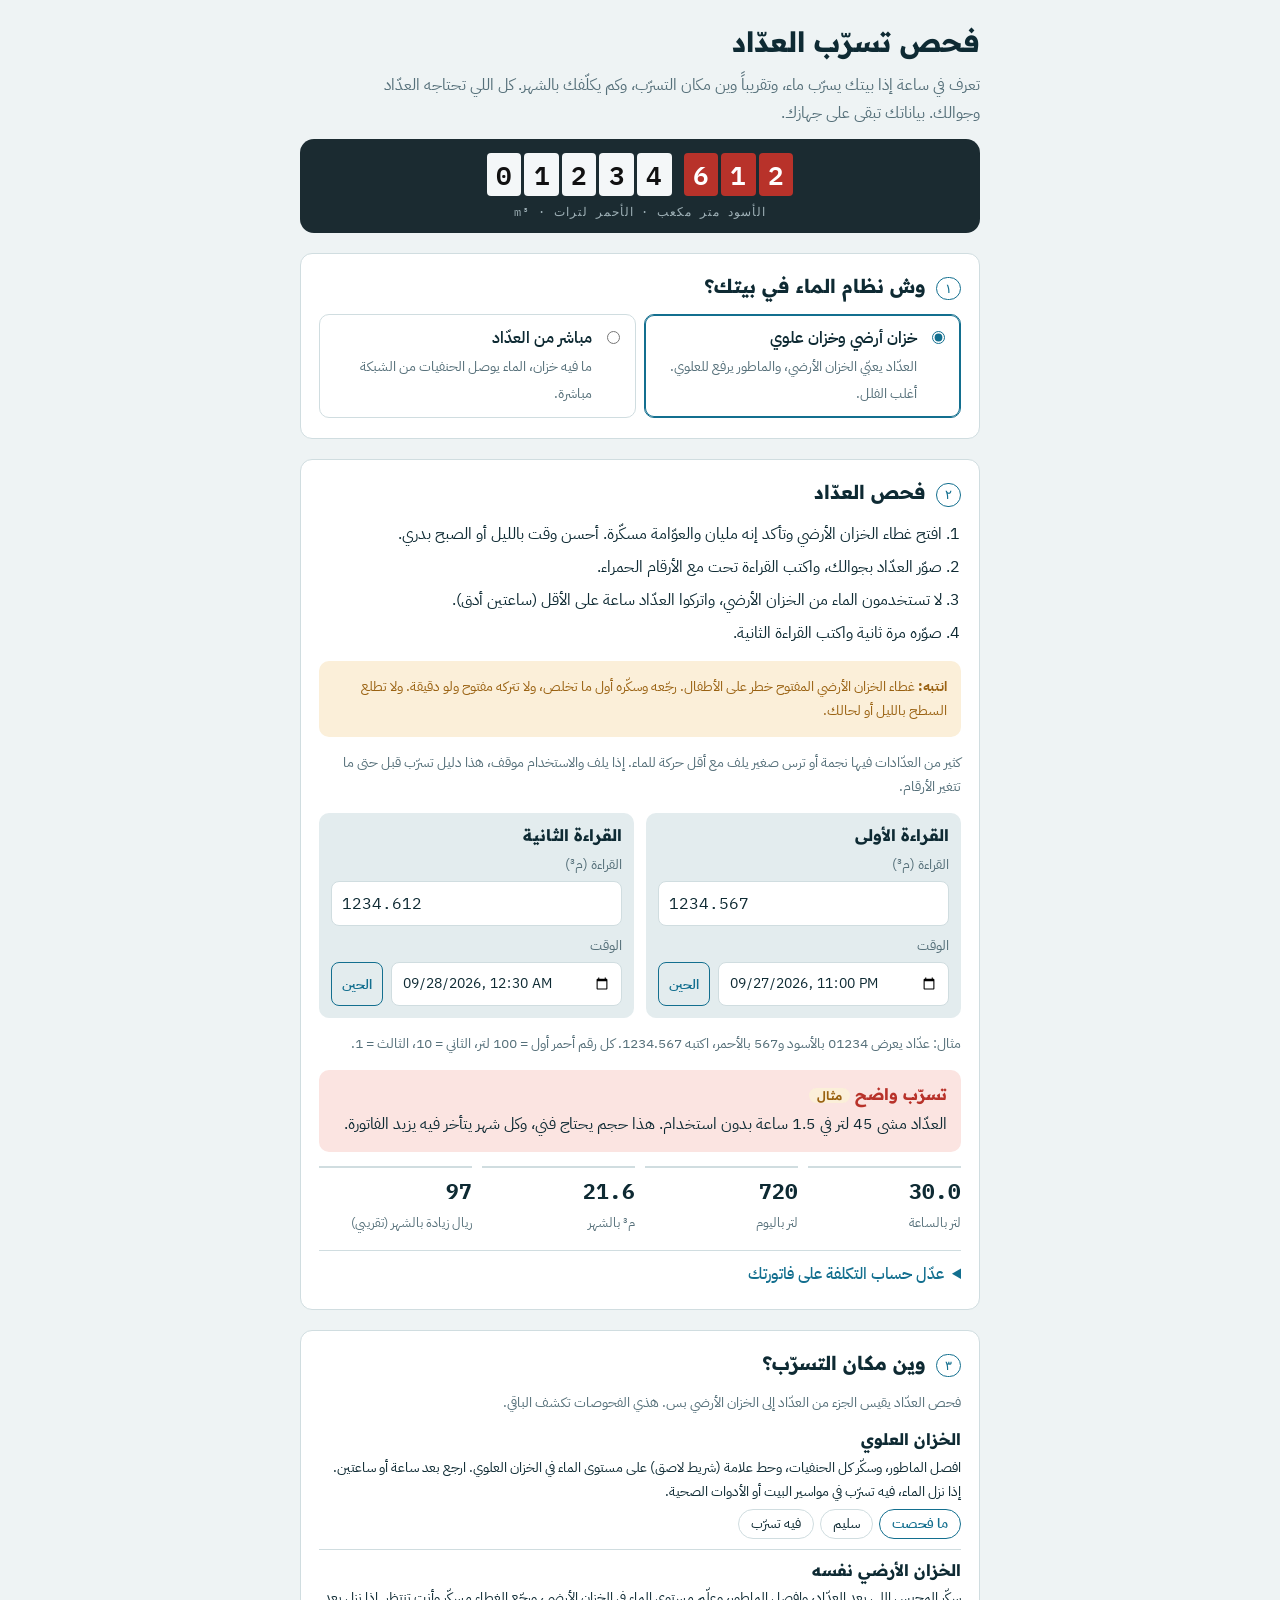
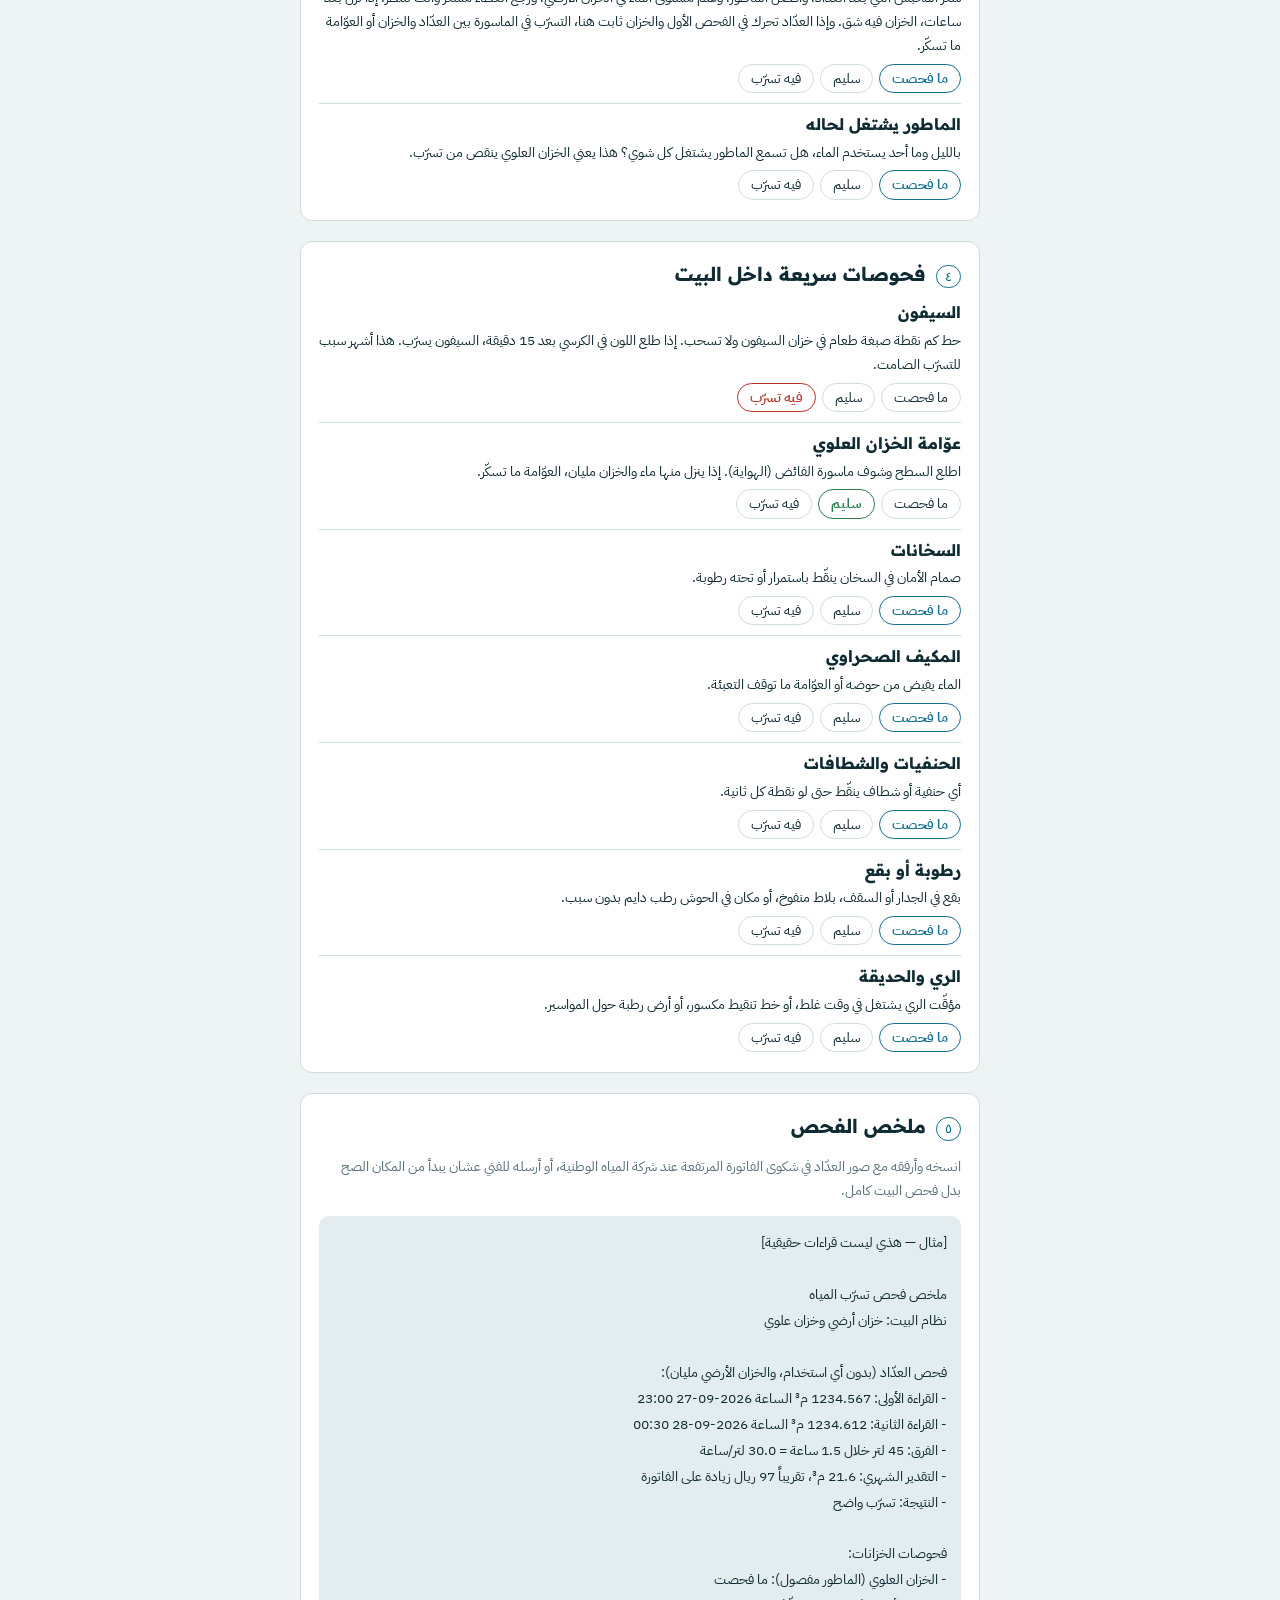
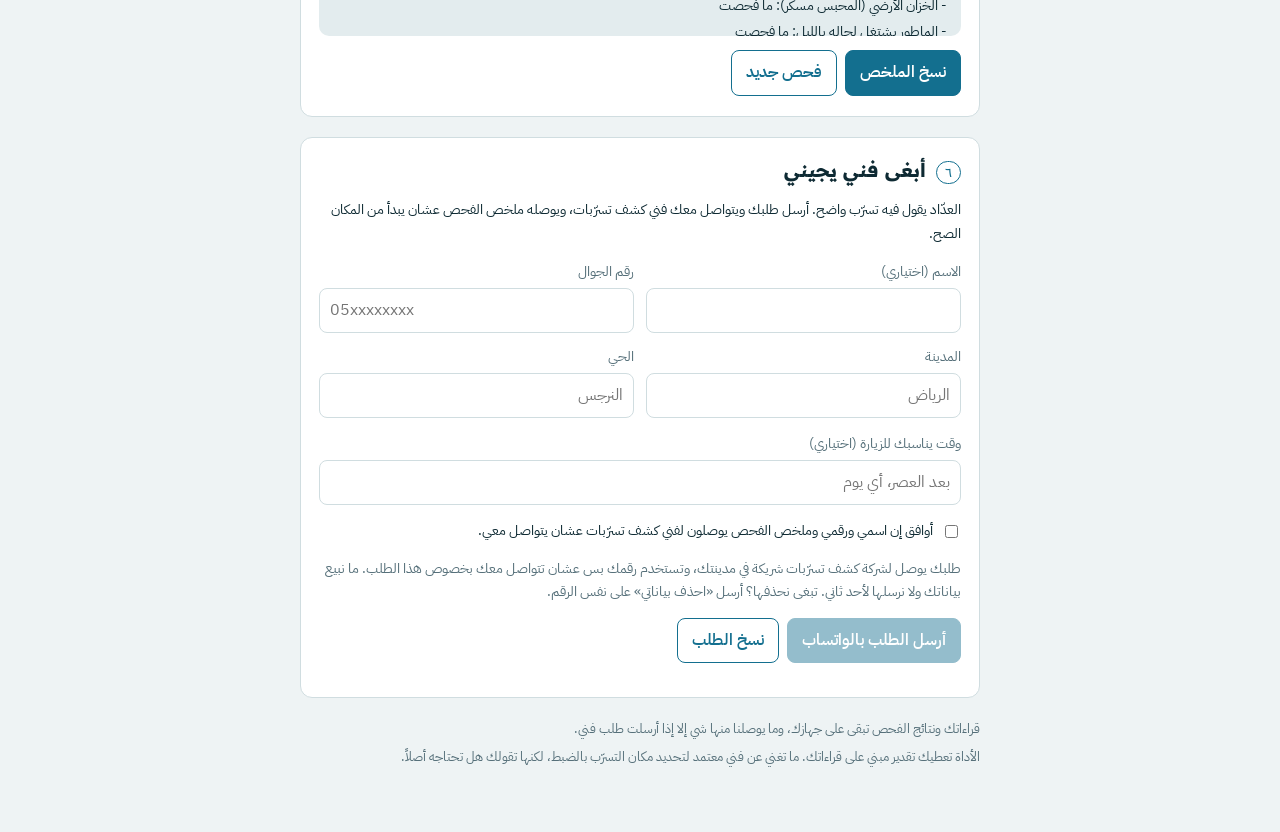
==== commit b3d6501d: "Accept Arabic digits in readings, add tank safety and privacy notes, add link preview image Co-Autho" ====
--- a/index.html
+++ b/index.html
@@ -8,7 +8,10 @@
 <meta property="og:title" content="فحص تسرّب العدّاد">
 <meta property="og:description" content="فاتورة الماء مرتفعة؟ افحص بنفسك في ساعة قبل ما تدفع لأحد. مجاني ومن جوالك.">
 <meta property="og:type" content="website">
-<meta name="twitter:card" content="summary">
+<meta property="og:image" content="https://naiiif83.github.io/leak-check/og.png">
+<meta property="og:image:width" content="1200">
+<meta property="og:image:height" content="630">
+<meta name="twitter:card" content="summary_large_image">
 <link rel="preconnect" href="https://fonts.googleapis.com">
 <link rel="preconnect" href="https://fonts.gstatic.com" crossorigin>
 <link rel="stylesheet" href="https://fonts.googleapis.com/css2?family=IBM+Plex+Mono:wght@500;600&family=IBM+Plex+Sans+Arabic:wght@400;500;600&family=Readex+Pro:wght@500;700&display=swap">
@@ -142,7 +145,7 @@
 .field > span { font-size: .875rem; color: var(--muted); }
 .row { display: flex; gap: 8px; }
 .row > input { flex: 1; min-width: 0; }
-input[type="number"], input[type="datetime-local"], input[type="text"] {
+input[type="datetime-local"], input[type="text"] {
   font: inherit;
   color: var(--ink);
   background: var(--surface);
@@ -151,7 +154,7 @@
   padding: 8px 10px;
   width: 100%;
 }
-input[type="number"] { font-family: var(--mono); direction: ltr; text-align: left; font-variant-numeric: tabular-nums; }
+input.numin { font-family: var(--mono); direction: ltr; text-align: left; font-variant-numeric: tabular-nums; }
 input:focus-visible, button:focus-visible, label:focus-within { outline: 2px solid var(--accent); outline-offset: 2px; }
 
 button {
@@ -200,7 +203,7 @@
 .tariff-wrap { overflow-x: auto; margin-top: 10px; }
 table { border-collapse: collapse; width: 100%; font-size: .9rem; }
 th, td { padding: 6px 8px; border-bottom: 1px solid var(--line); text-align: right; }
-td input[type="number"] { padding: 4px 6px; max-width: 90px; }
+td input.numin { padding: 4px 6px; max-width: 90px; }
 
 pre.summary {
   white-space: pre-wrap;
@@ -214,7 +217,7 @@
 }
 .badge { display: inline-block; font-size: .75rem; padding: 0 8px; border-radius: 999px; background: var(--warn-bg); color: var(--warn); font-weight: 600; }
 .actions { display: flex; gap: 8px; flex-wrap: wrap; align-items: center; }
-footer { font-size: .8rem; color: var(--muted); }
+footer { font-size: .8rem; color: var(--muted); display: grid; gap: 6px; }
 @media (prefers-reduced-motion: no-preference) { button { transition: filter .15s; } button:hover { filter: brightness(1.08); } }
 </style>
 </head>
@@ -246,6 +249,7 @@
     <li>لا تستخدمون الماء من الخزان الأرضي، واتركوا العدّاد ساعة على الأقل (ساعتين أدق).</li>
     <li>صوّره مرة ثانية واكتب القراءة الثانية.</li>
   </ol>
+  <p class="verdict warn small" id="safetyTank"><span><b>انتبه:</b> غطاء الخزان الأرضي المفتوح خطر على الأطفال. رجّعه وسكّره أول ما تخلص، ولا تتركه مفتوح ولو دقيقة. ولا تطلع السطح بالليل أو لحالك.</span></p>
   <ol class="howto" id="howtoDirect" hidden>
     <li>سكّر كل الحنفيات، والغسالة، والمكيف الصحراوي، والري، وتأكد ما أحد بيستخدم الماء.</li>
     <li>صوّر العدّاد بجوالك، واكتب القراءة تحت مع الأرقام الحمراء.</li>
@@ -257,14 +261,14 @@
   <div class="readings">
     <div class="reading">
       <h3>القراءة الأولى</h3>
-      <label class="field"><span>القراءة (م³)</span><input type="number" id="r1" step="0.001" inputmode="decimal" placeholder="1234.567"></label>
+      <label class="field"><span>القراءة (م³)</span><input type="text" class="numin" id="r1" inputmode="decimal" autocomplete="off" placeholder="1234.567"></label>
       <label class="field"><span>الوقت</span>
         <span class="row"><input type="datetime-local" id="t1"><button type="button" class="tiny ghost" data-now="t1">الحين</button></span>
       </label>
     </div>
     <div class="reading">
       <h3>القراءة الثانية</h3>
-      <label class="field"><span>القراءة (م³)</span><input type="number" id="r2" step="0.001" inputmode="decimal" placeholder="1234.612"></label>
+      <label class="field"><span>القراءة (م³)</span><input type="text" class="numin" id="r2" inputmode="decimal" autocomplete="off" placeholder="1234.612"></label>
       <label class="field"><span>الوقت</span>
         <span class="row"><input type="datetime-local" id="t2"><button type="button" class="tiny ghost" data-now="t2">الحين</button></span>
       </label>
@@ -283,7 +287,7 @@
   <details id="costBox">
     <summary>عدّل حساب التكلفة على فاتورتك</summary>
     <div style="display:grid;gap:10px;margin-top:10px">
-      <label class="field"><span>استهلاكك المعتاد بالشهر بدون التسرّب (م³، من فاتورة قديمة)</span><input type="number" id="usual" step="1" min="0" value="25"></label>
+      <label class="field"><span>استهلاكك المعتاد بالشهر بدون التسرّب (م³، من فاتورة قديمة)</span><input type="text" class="numin" id="usual" inputmode="decimal" value="25"></label>
       <label class="row" style="align-items:center"><input type="checkbox" id="sewer" checked style="width:auto;flex:none"> <span>عندي صرف صحي على الفاتورة</span></label>
       <div class="tariff-wrap">
         <table>
@@ -307,7 +311,7 @@
     </div>
     <div class="check">
       <h3>الخزان الأرضي نفسه</h3>
-      <p class="small">سكّر المحبس اللي بعد العدّاد، وافصل الماطور، وعلّم مستوى الماء في الخزان الأرضي. إذا نزل بعد ساعات، الخزان فيه شق. وإذا العدّاد تحرك في الفحص الأول والخزان ثابت هنا، التسرّب في الماسورة بين العدّاد والخزان أو العوّامة ما تسكّر.</p>
+      <p class="small">سكّر المحبس اللي بعد العدّاد، وافصل الماطور، وعلّم مستوى الماء في الخزان الأرضي، ورجّع الغطاء مسكّر وأنت تنتظر. إذا نزل بعد ساعات، الخزان فيه شق. وإذا العدّاد تحرك في الفحص الأول والخزان ثابت هنا، التسرّب في الماسورة بين العدّاد والخزان أو العوّامة ما تسكّر.</p>
       <div class="tri" data-key="ground"></div>
     </div>
     <div class="check">
@@ -349,6 +353,7 @@
   </div>
   <label class="field"><span>وقت يناسبك للزيارة (اختياري)</span><input type="text" id="lTime" placeholder="بعد العصر، أي يوم"></label>
   <label class="row" style="align-items:flex-start"><input type="checkbox" id="lConsent" style="width:auto;flex:none;margin-top:.45em"> <span class="small">أوافق إن اسمي ورقمي وملخص الفحص يوصلون لفني كشف تسرّبات عشان يتواصل معي.</span></label>
+  <p class="small muted">طلبك يوصل لشركة كشف تسرّبات شريكة في مدينتك، وتستخدم رقمك بس عشان تتواصل معك بخصوص هذا الطلب. ما نبيع بياناتك ولا نرسلها لأحد ثاني. تبغى نحذفها؟ أرسل «احذف بياناتي» على نفس الرقم.</p>
   <p class="small" id="leadErr" style="color:var(--bad)" hidden></p>
   <div class="actions">
     <a class="btn" id="leadSend" href="#" target="_blank" rel="noopener">أرسل الطلب بالواتساب</a>
@@ -359,6 +364,7 @@
 </section>
 
 <footer>
+  <p>قراءاتك ونتائج الفحص تبقى على جهازك، وما يوصلنا منها شي إلا إذا أرسلت طلب فني.</p>
   <p>الأداة تعطيك تقدير مبني على قراءاتك. ما تغني عن فني معتمد لتحديد مكان التسرّب بالضبط، لكنها تقولك هل تحتاجه أصلاً.</p>
 </footer>
 </main>
@@ -394,6 +400,15 @@
     checks: { roof: 'skip', ground: 'skip', pump: 'skip', toilet: 'bad', float: 'ok' },
   };
 
+  // يقبل الأرقام العربية (٠١٢) والفارسية والفاصلة العشرية العربية (٫)
+  const num = (v) => {
+    const t = String(v ?? '').trim()
+      .replace(/[٠-٩]/g, d => '٠١٢٣٤٥٦٧٨٩'.indexOf(d))
+      .replace(/[۰-۹]/g, d => '۰۱۲۳۴۵۶۷۸۹'.indexOf(d))
+      .replace(/[٫,،]/g, '.').replace(/\s/g, '');
+    return t === '' ? NaN : Number(t);
+  };
+
   let state;
   try { state = JSON.parse(localStorage.getItem(KEY)); } catch (e) { state = null; }
   if (!state) state = JSON.parse(JSON.stringify(EXAMPLE));
@@ -421,13 +436,13 @@
       const range = t.upTo == null ? `أكثر من ${from}` : `${from + 1} – ${t.upTo}`;
       from = t.upTo;
       return `<tr><td>${range}</td>
-        <td><input type="number" step="0.01" min="0" id="tw${i}" data-i="${i}" data-f="w" value="${t.w}"></td>
-        <td><input type="number" step="0.01" min="0" id="ts${i}" data-i="${i}" data-f="s" value="${t.s}"></td></tr>`;
+        <td><input type="text" class="numin" inputmode="decimal" id="tw${i}" data-i="${i}" data-f="w" value="${t.w}"></td>
+        <td><input type="text" class="numin" inputmode="decimal" id="ts${i}" data-i="${i}" data-f="s" value="${t.s}"></td></tr>`;
     }).join('');
   }
   $('tariffBody').addEventListener('input', (e) => {
     const { i, f } = e.target.dataset;
-    const v = parseFloat(e.target.value);
+    const v = num(e.target.value);
     if (!isNaN(v)) { state.tariff[i][f] = v; state.example = false; onChange(); }
   });
 
@@ -459,7 +474,9 @@
   const label = (v) => ({ ok: 'سليم', bad: 'فيه تسرّب' }[v] || 'ما فحصت');
 
   function analyze() {
-    const r1 = parseFloat(state.r1), r2 = parseFloat(state.r2);
+    const bad = (k) => String(state[k] || '').trim() !== '' && !isFinite(num(state[k]));
+    if (bad('r1') || bad('r2')) return { status: 'nan' };
+    const r1 = num(state.r1), r2 = num(state.r2);
     const t1 = Date.parse(state.t1), t2 = Date.parse(state.t2);
     if (!isFinite(r1) || !isFinite(r2) || !isFinite(t1) || !isFinite(t2)) return { status: 'missing' };
     const hours = (t2 - t1) / 3.6e6;
@@ -494,6 +511,7 @@
     $('nums').hidden = a.status !== 'done';
     const ex = state.example ? ' <span class="badge">مثال</span>' : '';
     if (a.status === 'missing') { v.className = 'verdict none'; v.innerHTML = '<p>اكتب القراءتين ووقت كل وحدة، وتطلع النتيجة هنا.</p>'; return; }
+    if (a.status === 'nan') { v.className = 'verdict warn'; v.innerHTML = '<h3>القراءة فيها شي غلط</h3><p>اكتب الأرقام بس، والفاصلة بين الأسود والأحمر نقطة أو فاصلة. مثال: <span dir="ltr">1234.567</span></p>'; return; }
     if (a.status === 'time') { v.className = 'verdict warn'; v.innerHTML = '<h3>الوقت غلط</h3><p>وقت القراءة الثانية لازم يكون بعد الأولى.</p>'; return; }
     if (a.status === 'reverse') { v.className = 'verdict warn'; v.innerHTML = '<h3>القراءة الثانية أقل من الأولى</h3><p>راجع الأرقام، يمكن انعكست القراءتين أو فيه رقم ناقص.</p>'; return; }
     const tank = state.system === 'tank';
@@ -522,8 +540,8 @@
     L.push(`نظام البيت: ${tank ? 'خزان أرضي وخزان علوي' : 'مباشر من العدّاد'}`);
     L.push('');
     L.push('فحص العدّاد (بدون أي استخدام' + (tank ? '، والخزان الأرضي مليان' : '') + '):');
-    L.push(`- القراءة الأولى: ${state.r1 || '—'} م³ الساعة ${fmtTime(state.t1)}`);
-    L.push(`- القراءة الثانية: ${state.r2 || '—'} م³ الساعة ${fmtTime(state.t2)}`);
+    L.push(`- القراءة الأولى: ${isFinite(num(state.r1)) ? num(state.r1).toFixed(3) : '—'} م³ الساعة ${fmtTime(state.t1)}`);
+    L.push(`- القراءة الثانية: ${isFinite(num(state.r2)) ? num(state.r2).toFixed(3) : '—'} م³ الساعة ${fmtTime(state.t2)}`);
     if (a.status === 'done') {
       L.push(`- الفرق: ${fmt(a.liters, 0)} لتر خلال ${fmt(a.hours, 1)} ساعة = ${fmt(a.lh, 1)} لتر/ساعة`);
       L.push(`- التقدير الشهري: ${fmt(a.m3month, 1)} م³، تقريباً ${fmt(a.sar, 0)} ريال زيادة على الفاتورة`);
@@ -548,7 +566,7 @@
     $('summary').textContent = L.join('\n');
   }
 
-  const toLatin = (s) => (s || '').replace(/[٠-٩]/g, d => '٠١٢٣٤٥٦٧٨٩'.indexOf(d)).replace(/[^\d]/g, '');
+  const toLatin = (s) => (s || '').replace(/[٠-٩]/g, d => '٠١٢٣٤٥٦٧٨٩'.indexOf(d)).replace(/[۰-۹]/g, d => '۰۱۲۳۴۵۶۷۸۹'.indexOf(d)).replace(/[^\d]/g, '');
 
   function leadText() {
     const l = state.lead || {};
@@ -602,6 +620,7 @@
     $('howtoTank').hidden = !tank;
     $('howtoDirect').hidden = tank;
     $('tankTests').hidden = !tank;
+    $('safetyTank').hidden = !tank;
     $('quickNo').textContent = tank ? '٤' : '٣';
     $('sumNo').textContent = tank ? '٥' : '٤';
     $('leadNo').textContent = tank ? '٦' : '٥';
@@ -611,7 +630,7 @@
     save();
     applySystem();
     const a = analyze();
-    renderMeter(parseFloat(state.r2) || parseFloat(state.r1));
+    renderMeter(isFinite(num(state.r2)) ? num(state.r2) : num(state.r1));
     renderVerdict(a);
     renderSummary(a);
     renderLead(a);
@@ -641,7 +660,7 @@
     if (state.example) { state.example = false; }
     state[k] = $(k).value; onChange();
   }));
-  $('usual').addEventListener('input', () => { state.usual = Math.max(0, parseFloat($('usual').value) || 0); onChange(); });
+  $('usual').addEventListener('input', () => { state.usual = Math.max(0, num($('usual').value) || 0); onChange(); });
   $('sewer').addEventListener('change', () => { state.sewer = $('sewer').checked; onChange(); });
   document.querySelectorAll('[data-now]').forEach(b => b.addEventListener('click', () => {
     const d = new Date(); d.setSeconds(0, 0);
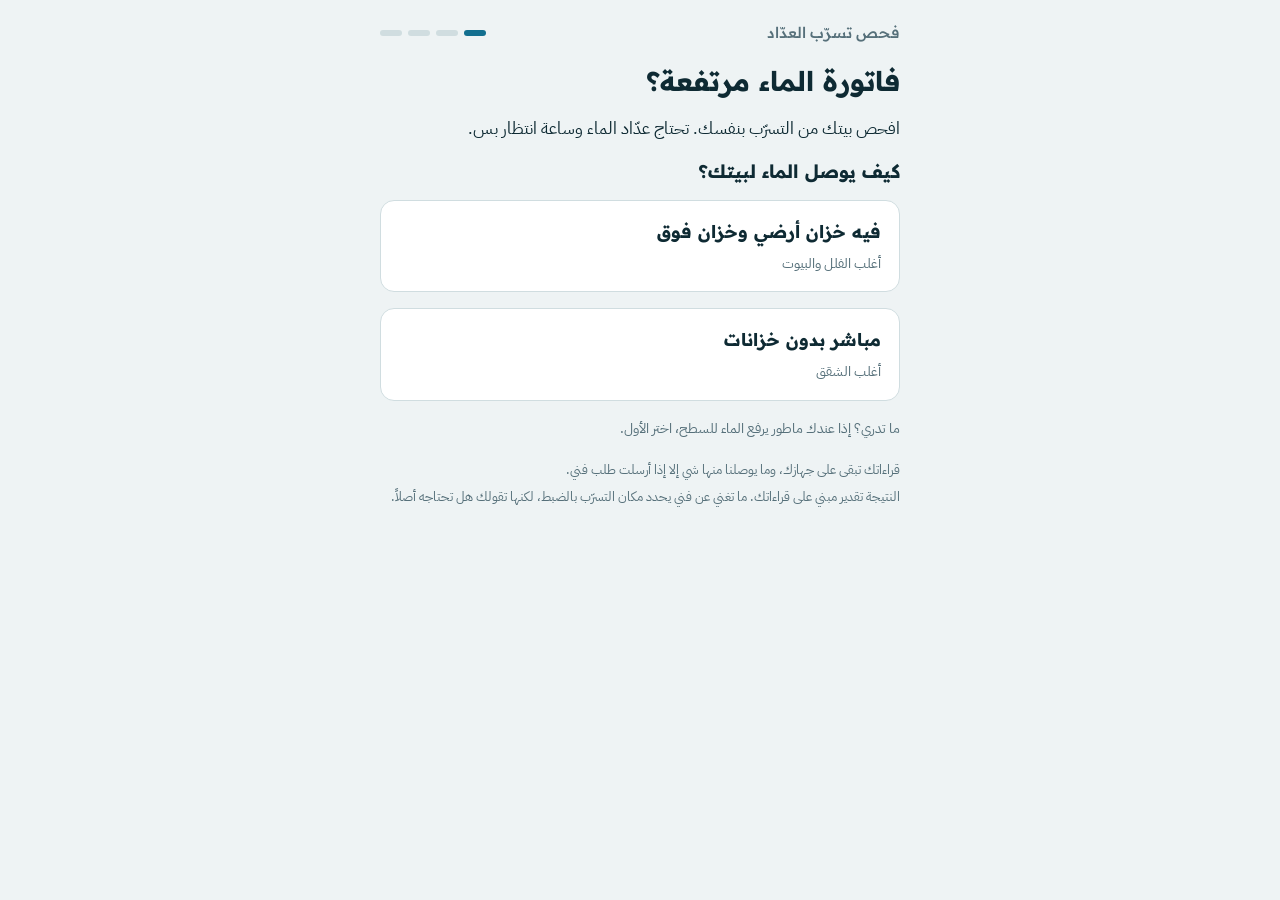
==== commit 31ecc4c5: "Simplify leak check into a four-step flow One task per screen: house type, first reading, timed wait" ====
--- a/index.html
+++ b/index.html
@@ -62,319 +62,275 @@
   margin: 0;
   background: var(--bg);
   color: var(--ink);
-  font: 16px/1.7 var(--body);
+  font: 17px/1.7 var(--body);
   padding-inline: 16px;
-  padding-block: 24px 64px;
-}
-.wrap { max-width: 680px; margin-inline: auto; display: grid; gap: 20px; }
+  padding-block: 20px 56px;
+}
+.wrap { max-width: 520px; margin-inline: auto; display: grid; gap: 18px; }
 h1, h2, h3 { font-family: var(--display); line-height: 1.3; text-wrap: balance; margin: 0; }
-h1 { font-size: 1.75rem; }
-h2 { font-size: 1.2rem; }
+h1 { font-size: 1.7rem; }
+h2 { font-size: 1.15rem; }
 h3 { font-size: 1rem; }
 p { margin: 0; }
 .muted { color: var(--muted); }
 .small { font-size: .875rem; }
 
-header { display: grid; gap: 12px; }
-header p { max-width: 60ch; }
+.topbar { display: flex; justify-content: space-between; align-items: center; gap: 12px; }
+.brand { font-family: var(--display); font-weight: 500; font-size: .95rem; color: var(--muted); }
+.dots { display: flex; gap: 6px; direction: rtl; }
+.dots span { width: 22px; height: 6px; border-radius: 3px; background: var(--line); }
+.dots span.on { background: var(--accent); }
+
+.screen { display: grid; gap: 16px; }
+
+.choice {
+  display: grid; gap: 4px; text-align: right; width: 100%;
+  background: var(--surface); color: var(--ink);
+  border: 1px solid var(--line); border-radius: 14px;
+  padding: 16px 18px; font: inherit; cursor: pointer;
+}
+.choice b { font-family: var(--display); font-size: 1.1rem; }
+.choice span { color: var(--muted); font-size: .9rem; }
+.choice:hover { border-color: var(--accent); }
+
+ul.do { margin: 0; padding: 0; list-style: none; display: grid; gap: 10px; }
+ul.do li { display: flex; gap: 10px; align-items: baseline; }
+ul.do li::before { content: ""; flex: none; width: 8px; height: 8px; border-radius: 50%; background: var(--accent); transform: translateY(-2px); }
+
+.note { border-radius: 12px; padding: 12px 14px; font-size: .9rem; }
+.note.warn { background: var(--warn-bg); color: var(--ink); }
+.note.warn b { color: var(--warn); }
 
 .meter {
-  background: var(--meter-body);
-  border-radius: 14px;
-  padding: 14px 16px 10px;
-  display: grid;
-  gap: 6px;
-  justify-items: center;
-  direction: ltr;
+  background: var(--meter-body); border-radius: 14px; padding: 14px 12px 10px;
+  display: grid; gap: 6px; justify-items: center; direction: ltr;
 }
 .dials { display: flex; gap: 3px; }
 .dial {
-  font-family: var(--mono);
-  font-weight: 600;
-  font-size: 1.6rem;
-  width: 1.35em;
-  text-align: center;
-  background: var(--meter-digit);
-  color: #111;
-  border-radius: 4px;
-  font-variant-numeric: tabular-nums;
+  font-family: var(--mono); font-weight: 600; font-size: 1.65rem; width: 1.3em; text-align: center;
+  background: var(--meter-digit); color: #111; border-radius: 4px; font-variant-numeric: tabular-nums;
 }
 .dial.red { background: var(--meter-red); color: #fff; }
 .dial-gap { width: 6px; }
-.meter-label { font-family: var(--mono); font-size: .75rem; color: #9fb1b7; letter-spacing: .08em; }
-
-section.card {
-  background: var(--surface);
-  border: 1px solid var(--line);
-  border-radius: 12px;
-  padding: 20px 18px;
-  display: grid;
-  gap: 14px;
-}
-.step-head { display: flex; gap: 10px; align-items: baseline; }
-.step-no {
-  font-family: var(--mono);
-  font-size: .8rem;
-  color: var(--accent);
-  border: 1px solid var(--accent);
-  border-radius: 999px;
-  padding: 0 8px;
-  flex: none;
-}
-ol.howto { margin: 0; padding-inline-start: 1.2em; display: grid; gap: 6px; }
-
-.seg { display: flex; flex-wrap: wrap; gap: 8px; }
-.seg label {
-  flex: 1 1 200px;
-  border: 1px solid var(--line);
-  border-radius: 10px;
-  padding: 10px 12px;
-  cursor: pointer;
-  display: flex;
-  gap: 10px;
-  align-items: flex-start;
-  background: var(--surface);
-}
-.seg label:has(input:checked) { border-color: var(--accent); box-shadow: inset 0 0 0 1px var(--accent); }
-.seg input { margin-top: .45em; accent-color: var(--accent); }
-.seg b { display: block; font-weight: 600; }
-
-.readings { display: grid; grid-template-columns: repeat(auto-fit, minmax(240px, 1fr)); gap: 12px; }
-.reading { background: var(--sunk); border-radius: 10px; padding: 12px; display: grid; gap: 8px; }
-.field { display: grid; gap: 4px; }
-.field > span { font-size: .875rem; color: var(--muted); }
-.row { display: flex; gap: 8px; }
-.row > input { flex: 1; min-width: 0; }
+.meter-label { font-size: .75rem; color: #9fb1b7; direction: rtl; }
+
+.field { display: grid; gap: 6px; }
+.field > span { font-size: .9rem; color: var(--muted); }
 input[type="datetime-local"], input[type="text"] {
-  font: inherit;
-  color: var(--ink);
-  background: var(--surface);
-  border: 1px solid var(--line);
-  border-radius: 8px;
-  padding: 8px 10px;
-  width: 100%;
-}
-input.numin { font-family: var(--mono); direction: ltr; text-align: left; font-variant-numeric: tabular-nums; }
-input:focus-visible, button:focus-visible, label:focus-within { outline: 2px solid var(--accent); outline-offset: 2px; }
-
-button {
-  font: inherit;
-  font-weight: 600;
-  border-radius: 8px;
-  padding: 8px 14px;
-  cursor: pointer;
-  border: 1px solid var(--accent);
-  background: var(--accent);
-  color: var(--accent-ink);
-}
+  font: inherit; color: var(--ink); background: var(--surface);
+  border: 1px solid var(--line); border-radius: 10px; padding: 10px 12px; width: 100%;
+}
+input.numin { font-family: var(--mono); direction: ltr; text-align: center; font-size: 1.5rem; font-variant-numeric: tabular-nums; letter-spacing: .04em; }
+input.numin.sm { font-size: 1rem; text-align: left; padding: 4px 6px; max-width: 90px; }
+input:focus-visible, button:focus-visible, a:focus-visible, summary:focus-visible { outline: 2px solid var(--accent); outline-offset: 2px; }
+
+button, a.btn {
+  font: inherit; font-weight: 600; border-radius: 12px; padding: 13px 18px; cursor: pointer;
+  border: 1px solid var(--accent); background: var(--accent); color: var(--accent-ink);
+  text-align: center; text-decoration: none; display: block; width: 100%;
+}
+button:disabled, a.btn[aria-disabled="true"] { opacity: .4; cursor: default; pointer-events: none; }
 button.ghost { background: transparent; color: var(--accent); }
-a.btn {
-  font-weight: 600; border-radius: 8px; padding: 8px 14px; text-decoration: none;
-  background: var(--accent); color: var(--accent-ink); border: 1px solid var(--accent);
-}
-a.btn[aria-disabled="true"] { opacity: .45; pointer-events: none; }
-button.tiny { padding: 4px 10px; font-size: .85rem; }
-
-.verdict { border-radius: 10px; padding: 14px; display: grid; gap: 6px; }
-.verdict.ok { background: var(--ok-bg); color: var(--ok); }
-.verdict.warn { background: var(--warn-bg); color: var(--warn); }
-.verdict.bad { background: var(--bad-bg); color: var(--bad); }
-.verdict.none { background: var(--sunk); color: var(--muted); }
-.verdict h3 { color: inherit; }
-.verdict p { color: var(--ink); }
-
-.nums { display: grid; grid-template-columns: repeat(auto-fit, minmax(130px, 1fr)); gap: 10px; }
-.num { border-top: 2px solid var(--line); padding-top: 6px; }
-.num b { display: block; font-family: var(--mono); font-size: 1.3rem; font-variant-numeric: tabular-nums; direction: ltr; text-align: right; }
-.num span { font-size: .8rem; color: var(--muted); }
-
-.checks { display: grid; gap: 10px; }
-.check { border-bottom: 1px solid var(--line); padding-bottom: 10px; display: grid; gap: 6px; }
+button.link { background: none; border: 0; color: var(--muted); font-weight: 500; padding: 6px; width: auto; text-decoration: underline; text-underline-offset: 3px; }
+.row-actions { display: flex; justify-content: space-between; align-items: center; gap: 8px; }
+
+.timer { text-align: center; display: grid; gap: 4px; padding: 18px; background: var(--surface); border: 1px solid var(--line); border-radius: 14px; }
+.timer b { font-family: var(--mono); font-size: 2.4rem; font-variant-numeric: tabular-nums; direction: ltr; }
+.bar { height: 8px; border-radius: 4px; background: var(--sunk); overflow: hidden; }
+.bar i { display: block; height: 100%; width: 0; background: var(--accent); margin-inline-start: 0; }
+
+.verdict { border-radius: 14px; padding: 18px; display: grid; gap: 8px; }
+.verdict.ok { background: var(--ok-bg); }
+.verdict.warn { background: var(--warn-bg); }
+.verdict.bad { background: var(--bad-bg); }
+.verdict h1 { font-size: 1.5rem; }
+.verdict.ok h1 { color: var(--ok); }
+.verdict.warn h1 { color: var(--warn); }
+.verdict.bad h1 { color: var(--bad); }
+.nums { display: grid; grid-template-columns: 1fr 1fr; gap: 10px; }
+.num { background: var(--surface); border-radius: 12px; padding: 12px; display: grid; }
+.num b { font-family: var(--mono); font-size: 1.6rem; font-variant-numeric: tabular-nums; }
+.num span { font-size: .85rem; color: var(--muted); }
+
+.card { background: var(--surface); border: 1px solid var(--line); border-radius: 14px; padding: 16px; display: grid; gap: 12px; }
+details.more { background: var(--surface); border: 1px solid var(--line); border-radius: 14px; padding: 14px 16px; }
+details.more > summary { cursor: pointer; font-weight: 600; color: var(--ink); }
+details.more[open] > summary { margin-bottom: 12px; }
+details.more > div { display: grid; gap: 12px; }
+
+.checks { display: grid; gap: 12px; }
+.check { border-bottom: 1px solid var(--line); padding-bottom: 12px; display: grid; gap: 6px; }
 .check:last-child { border-bottom: 0; padding-bottom: 0; }
 .tri { display: flex; gap: 6px; flex-wrap: wrap; }
-.tri label { border: 1px solid var(--line); border-radius: 999px; padding: 2px 12px; font-size: .85rem; cursor: pointer; }
+.tri label { border: 1px solid var(--line); border-radius: 999px; padding: 3px 12px; font-size: .85rem; cursor: pointer; }
 .tri input { position: absolute; opacity: 0; pointer-events: none; }
 .tri label:has(input:checked) { border-color: var(--accent); color: var(--accent); font-weight: 600; }
 .tri label.bad:has(input:checked) { border-color: var(--bad); color: var(--bad); }
 .tri label.ok:has(input:checked) { border-color: var(--ok); color: var(--ok); }
-
-details { border-top: 1px solid var(--line); padding-top: 10px; }
-summary { cursor: pointer; color: var(--accent); font-weight: 500; }
-.tariff-wrap { overflow-x: auto; margin-top: 10px; }
+.tri label:has(input:focus-visible) { outline: 2px solid var(--accent); outline-offset: 2px; }
+.where { margin: 0; padding-inline-start: 1.2em; display: grid; gap: 4px; }
+
+.tariff-wrap { overflow-x: auto; }
 table { border-collapse: collapse; width: 100%; font-size: .9rem; }
 th, td { padding: 6px 8px; border-bottom: 1px solid var(--line); text-align: right; }
-td input.numin { padding: 4px 6px; max-width: 90px; }
-
-pre.summary {
-  white-space: pre-wrap;
-  background: var(--sunk);
-  border-radius: 10px;
-  padding: 14px;
-  margin: 0;
-  font: .9rem/1.8 var(--body);
-  max-height: 420px;
-  overflow: auto;
-}
-.badge { display: inline-block; font-size: .75rem; padding: 0 8px; border-radius: 999px; background: var(--warn-bg); color: var(--warn); font-weight: 600; }
-.actions { display: flex; gap: 8px; flex-wrap: wrap; align-items: center; }
+.check-row { display: flex; gap: 10px; align-items: flex-start; }
+.check-row input { margin-top: .4em; flex: none; accent-color: var(--accent); }
+
+pre.summary { white-space: pre-wrap; background: var(--sunk); border-radius: 10px; padding: 12px; margin: 0; font: .875rem/1.8 var(--body); max-height: 360px; overflow: auto; }
+.err { color: var(--bad); font-size: .9rem; }
+.status { font-size: .9rem; color: var(--ok); }
 footer { font-size: .8rem; color: var(--muted); display: grid; gap: 6px; }
-@media (prefers-reduced-motion: no-preference) { button { transition: filter .15s; } button:hover { filter: brightness(1.08); } }
+@media (prefers-reduced-motion: no-preference) {
+  .screen { animation: in .25s ease-out; }
+  @keyframes in { from { opacity: .4; transform: translateY(6px); } to { opacity: 1; transform: none; } }
+}
 </style>
 </head>
 <body>
 <main class="wrap">
 
-<header>
-  <h1>فحص تسرّب العدّاد</h1>
-  <p class="muted">تعرف في ساعة إذا بيتك يسرّب ماء، وتقريباً وين مكان التسرّب، وكم يكلّفك بالشهر. كل اللي تحتاجه العدّاد وجوالك. بياناتك تبقى على جهازك.</p>
-  <div class="meter" aria-label="قراءة العداد الحالية">
-    <div class="dials" id="meterDials"></div>
-    <div class="meter-label">m³ · الأسود متر مكعب · الأحمر لترات</div>
+<div class="topbar">
+  <span class="brand">فحص تسرّب العدّاد</span>
+  <span class="dots" id="dots" aria-hidden="true"><span></span><span></span><span></span><span></span></span>
+</div>
+
+<!-- ١: نوع البيت -->
+<section class="screen" data-step="1">
+  <h1>فاتورة الماء مرتفعة؟</h1>
+  <p>افحص بيتك من التسرّب بنفسك. تحتاج عدّاد الماء وساعة انتظار بس.</p>
+  <h2>كيف يوصل الماء لبيتك؟</h2>
+  <button type="button" class="choice" data-system="tank"><b>فيه خزان أرضي وخزان فوق</b><span>أغلب الفلل والبيوت</span></button>
+  <button type="button" class="choice" data-system="direct"><b>مباشر بدون خزانات</b><span>أغلب الشقق</span></button>
+  <p class="small muted">ما تدري؟ إذا عندك ماطور يرفع الماء للسطح، اختر الأول.</p>
+</section>
+
+<!-- ٢: القراءة الأولى -->
+<section class="screen" data-step="2" hidden>
+  <h1>سكّر الماء واكتب قراءة العدّاد</h1>
+  <ul class="do" id="doTank">
+    <li>افتح الخزان الأرضي وتأكد إنه مليان، وبعدها سكّر غطاه.</li>
+    <li>لا أحد يستخدم الماء لمدة ساعة. أحسن وقت بالليل.</li>
+    <li>صوّر العدّاد بجوالك واكتب الرقم تحت.</li>
+  </ul>
+  <ul class="do" id="doDirect">
+    <li>سكّر كل الحنفيات والغسالة والمكيف الصحراوي والري.</li>
+    <li>لا أحد يستخدم الماء لمدة ساعة.</li>
+    <li>صوّر العدّاد بجوالك واكتب الرقم تحت.</li>
+  </ul>
+  <p class="note warn" id="safety"><b>انتبه:</b> غطاء الخزان الأرضي المفتوح خطر على الأطفال. لا تتركه مفتوح ولو دقيقة.</p>
+
+  <div class="meter" aria-hidden="true">
+    <div class="dials" id="dials1"></div>
+    <div class="meter-label">الأرقام السوداء، بعدها الحمراء</div>
   </div>
-</header>
-
-<section class="card">
-  <div class="step-head"><span class="step-no">١</span><h2>وش نظام الماء في بيتك؟</h2></div>
-  <div class="seg" id="system">
-    <label><input type="radio" name="system" value="tank" id="sysTank" checked><span><b>خزان أرضي وخزان علوي</b><span class="muted small">العدّاد يعبّي الخزان الأرضي، والماطور يرفع للعلوي. أغلب الفلل.</span></span></label>
-    <label><input type="radio" name="system" value="direct" id="sysDirect"><span><b>مباشر من العدّاد</b><span class="muted small">ما فيه خزان، الماء يوصل الحنفيات من الشبكة مباشرة.</span></span></label>
+  <label class="field"><span>رقم العدّاد (اكتب الأسود، بعدين نقطة، بعدين الأحمر)</span>
+    <input type="text" class="numin" id="r1" inputmode="decimal" autocomplete="off" placeholder="1234.567"></label>
+  <p class="err" id="r1err" hidden>اكتب أرقام بس، مثل 1234.567</p>
+  <button type="button" id="start" disabled>سجّلت الرقم، ابدأ الساعة</button>
+  <div class="row-actions"><button type="button" class="link" data-back>رجوع</button></div>
+</section>
+
+<!-- ٣: الانتظار والقراءة الثانية -->
+<section class="screen" data-step="3" hidden>
+  <h1>انتظر، ولا أحد يستخدم الماء</h1>
+  <div class="timer">
+    <span class="muted small">مضى من الساعة</span>
+    <b id="elapsed">0:00</b>
+    <div class="bar"><i id="bar"></i></div>
+    <span class="small muted" id="timerNote">تقدر تسكّر الصفحة وترجع، الوقت محفوظ.</span>
   </div>
+  <p class="small muted">كثير من العدّادات فيها نجمة أو ترس صغير يلف. إذا تشوفه يلف والماء مسكّر، فيه تسرّب.</p>
+  <div class="meter" aria-hidden="true">
+    <div class="dials" id="dials2"></div>
+    <div class="meter-label">الأرقام السوداء، بعدها الحمراء</div>
+  </div>
+  <label class="field"><span>رقم العدّاد الحين</span>
+    <input type="text" class="numin" id="r2" inputmode="decimal" autocomplete="off" placeholder="1234.567"></label>
+  <p class="err" id="r2err" hidden></p>
+  <button type="button" id="finish" disabled>شوف النتيجة</button>
+  <div class="row-actions">
+    <button type="button" class="link" data-back>رجوع</button>
+    <button type="button" class="link" id="editTimeBtn">كتبت القراءة الأولى بوقت ثاني؟</button>
+  </div>
+  <label class="field" id="t1box" hidden><span>وقت القراءة الأولى</span><input type="datetime-local" id="t1"></label>
 </section>
 
-<section class="card">
-  <div class="step-head"><span class="step-no">٢</span><h2>فحص العدّاد</h2></div>
-  <ol class="howto" id="howtoTank">
-    <li>افتح غطاء الخزان الأرضي وتأكد إنه مليان والعوّامة مسكّرة. أحسن وقت بالليل أو الصبح بدري.</li>
-    <li>صوّر العدّاد بجوالك، واكتب القراءة تحت مع الأرقام الحمراء.</li>
-    <li>لا تستخدمون الماء من الخزان الأرضي، واتركوا العدّاد ساعة على الأقل (ساعتين أدق).</li>
-    <li>صوّره مرة ثانية واكتب القراءة الثانية.</li>
-  </ol>
-  <p class="verdict warn small" id="safetyTank"><span><b>انتبه:</b> غطاء الخزان الأرضي المفتوح خطر على الأطفال. رجّعه وسكّره أول ما تخلص، ولا تتركه مفتوح ولو دقيقة. ولا تطلع السطح بالليل أو لحالك.</span></p>
-  <ol class="howto" id="howtoDirect" hidden>
-    <li>سكّر كل الحنفيات، والغسالة، والمكيف الصحراوي، والري، وتأكد ما أحد بيستخدم الماء.</li>
-    <li>صوّر العدّاد بجوالك، واكتب القراءة تحت مع الأرقام الحمراء.</li>
-    <li>انتظر ساعة على الأقل بدون أي استخدام (ساعتين أدق).</li>
-    <li>صوّره مرة ثانية واكتب القراءة الثانية.</li>
-  </ol>
-  <p class="small muted">كثير من العدّادات فيها نجمة أو ترس صغير يلف مع أقل حركة للماء. إذا يلف والاستخدام موقف، هذا دليل تسرّب قبل حتى ما تتغير الأرقام.</p>
-
-  <div class="readings">
-    <div class="reading">
-      <h3>القراءة الأولى</h3>
-      <label class="field"><span>القراءة (م³)</span><input type="text" class="numin" id="r1" inputmode="decimal" autocomplete="off" placeholder="1234.567"></label>
-      <label class="field"><span>الوقت</span>
-        <span class="row"><input type="datetime-local" id="t1"><button type="button" class="tiny ghost" data-now="t1">الحين</button></span>
-      </label>
+<!-- ٤: النتيجة -->
+<section class="screen" data-step="4" hidden>
+  <div class="verdict" id="verdict"></div>
+  <div class="nums" id="nums">
+    <div class="num"><b id="nLd">0</b><span>لتر يضيع باليوم</span></div>
+    <div class="num"><b id="nSar">0</b><span>ريال زيادة بالشهر تقريباً</span></div>
+  </div>
+
+  <button type="button" id="wantTech">أبغى فني يجيني</button>
+
+  <div class="card" id="leadCard" hidden>
+    <h2>بيانات الزيارة</h2>
+    <label class="field"><span>رقم جوالك</span><input type="text" id="lPhone" inputmode="tel" autocomplete="tel" placeholder="05xxxxxxxx" dir="ltr"></label>
+    <label class="field"><span>المدينة</span><input type="text" id="lCity" placeholder="الرياض"></label>
+    <label class="field"><span>الحي</span><input type="text" id="lDistrict" placeholder="النرجس"></label>
+    <label class="field"><span>الاسم ووقت الزيارة (اختياري)</span><input type="text" id="lName" placeholder="أبو محمد، بعد العصر"></label>
+    <label class="check-row"><input type="checkbox" id="lConsent"><span class="small">أوافق إن رقمي ونتيجة الفحص يوصلون لشركة كشف تسرّبات شريكة في مدينتي عشان تتواصل معي بخصوص هذا الطلب بس. ما تنباع بياناتي، وأقدر أطلب حذفها برسالة «احذف بياناتي» على نفس الرقم.</span></label>
+    <p class="err" id="leadErr" hidden></p>
+    <a class="btn" id="leadSend" href="#" target="_blank" rel="noopener">أرسل الطلب بالواتساب</a>
+    <p class="status" id="leadMsg" role="status"></p>
+  </div>
+
+  <details class="more" id="whereBox">
+    <summary>وين ممكن يكون التسرّب؟</summary>
+    <div>
+      <ul class="where" id="whereList"></ul>
+      <p class="small muted">افحص هذي بنفسك، وعلّم اللي لقيته. تنضاف للملخص اللي يوصل الفني.</p>
+      <div class="checks" id="checks"></div>
     </div>
-    <div class="reading">
-      <h3>القراءة الثانية</h3>
-      <label class="field"><span>القراءة (م³)</span><input type="text" class="numin" id="r2" inputmode="decimal" autocomplete="off" placeholder="1234.612"></label>
-      <label class="field"><span>الوقت</span>
-        <span class="row"><input type="datetime-local" id="t2"><button type="button" class="tiny ghost" data-now="t2">الحين</button></span>
-      </label>
+  </details>
+
+  <details class="more">
+    <summary>ملخص الفحص للشكوى على الفاتورة</summary>
+    <div>
+      <p class="small muted">انسخه وأرفقه مع صور العدّاد في شكوى الفاتورة المرتفعة عند شركة المياه الوطنية.</p>
+      <pre class="summary" id="summary"></pre>
+      <button type="button" class="ghost" id="copy">نسخ الملخص</button>
+      <p class="status" id="copyMsg" role="status"></p>
     </div>
-  </div>
-  <p class="small muted">مثال: عدّاد يعرض <span dir="ltr">01234</span> بالأسود و<span dir="ltr">567</span> بالأحمر، اكتبه <span dir="ltr">1234.567</span>. كل رقم أحمر أول = 100 لتر، الثاني = 10، الثالث = 1.</p>
-
-  <div class="verdict none" id="verdict"></div>
-  <div class="nums" id="nums" hidden>
-    <div class="num"><b id="nLh">0</b><span>لتر بالساعة</span></div>
-    <div class="num"><b id="nLd">0</b><span>لتر باليوم</span></div>
-    <div class="num"><b id="nM3">0</b><span>م³ بالشهر</span></div>
-    <div class="num"><b id="nSar">0</b><span>ريال زيادة بالشهر (تقريبي)</span></div>
-  </div>
-
-  <details id="costBox">
-    <summary>عدّل حساب التكلفة على فاتورتك</summary>
-    <div style="display:grid;gap:10px;margin-top:10px">
-      <label class="field"><span>استهلاكك المعتاد بالشهر بدون التسرّب (م³، من فاتورة قديمة)</span><input type="text" class="numin" id="usual" inputmode="decimal" value="25"></label>
-      <label class="row" style="align-items:center"><input type="checkbox" id="sewer" checked style="width:auto;flex:none"> <span>عندي صرف صحي على الفاتورة</span></label>
+  </details>
+
+  <details class="more">
+    <summary>عدّل حساب الريالات على فاتورتك</summary>
+    <div>
+      <label class="field"><span>استهلاكك المعتاد بالشهر بدون التسرّب (م³، من فاتورة قديمة)</span><input type="text" class="numin sm" id="usual" inputmode="decimal" value="25"></label>
+      <label class="check-row"><input type="checkbox" id="sewer" checked><span>عندي صرف صحي على الفاتورة</span></label>
       <div class="tariff-wrap">
         <table>
           <thead><tr><th>الشريحة (م³/شهر)</th><th>مياه (ريال/م³)</th><th>صرف (ريال/م³)</th></tr></thead>
           <tbody id="tariffBody"></tbody>
         </table>
       </div>
-      <p class="small muted">الأسعار الافتراضية من التعرفة السكنية المعلنة، والحساب يضيف ضريبة 15٪. طابقها مع آخر فاتورة لك أو حاسبة شركة المياه الوطنية، وعدّلها إذا تغيّرت. الرقم يحسب الفرق بين فاتورتك مع التسرّب وبدونه، لأن التسرّب يدفعك لشريحة أغلى.</p>
+      <p class="small muted">الحساب يضيف ضريبة 15٪، ويحسب الفرق بين فاتورتك مع التسرّب وبدونه. طابق الأسعار مع آخر فاتورة لك.</p>
     </div>
   </details>
-</section>
-
-<section class="card" id="tankTests">
-  <div class="step-head"><span class="step-no">٣</span><h2>وين مكان التسرّب؟</h2></div>
-  <p class="muted small">فحص العدّاد يقيس الجزء من العدّاد إلى الخزان الأرضي بس. هذي الفحوصات تكشف الباقي.</p>
-  <div class="checks">
-    <div class="check">
-      <h3>الخزان العلوي</h3>
-      <p class="small">افصل الماطور، وسكّر كل الحنفيات، وحط علامة (شريط لاصق) على مستوى الماء في الخزان العلوي. ارجع بعد ساعة أو ساعتين. إذا نزل الماء، فيه تسرّب في مواسير البيت أو الأدوات الصحية.</p>
-      <div class="tri" data-key="roof"></div>
-    </div>
-    <div class="check">
-      <h3>الخزان الأرضي نفسه</h3>
-      <p class="small">سكّر المحبس اللي بعد العدّاد، وافصل الماطور، وعلّم مستوى الماء في الخزان الأرضي، ورجّع الغطاء مسكّر وأنت تنتظر. إذا نزل بعد ساعات، الخزان فيه شق. وإذا العدّاد تحرك في الفحص الأول والخزان ثابت هنا، التسرّب في الماسورة بين العدّاد والخزان أو العوّامة ما تسكّر.</p>
-      <div class="tri" data-key="ground"></div>
-    </div>
-    <div class="check">
-      <h3>الماطور يشتغل لحاله</h3>
-      <p class="small">بالليل وما أحد يستخدم الماء، هل تسمع الماطور يشتغل كل شوي؟ هذا يعني الخزان العلوي ينقص من تسرّب.</p>
-      <div class="tri" data-key="pump"></div>
-    </div>
+
+  <button type="button" class="ghost" id="reset">فحص جديد</button>
+  <div class="note warn" id="confirmReset" hidden>
+    <p>بيمسح القراءات والنتيجة من جهازك. متأكد؟</p>
+    <div class="row-actions" style="margin-top:8px"><button type="button" id="resetYes" style="width:auto">امسح وابدأ</button><button type="button" class="link" id="resetNo">لا</button></div>
   </div>
 </section>
 
-<section class="card">
-  <div class="step-head"><span class="step-no" id="quickNo">٤</span><h2>فحوصات سريعة داخل البيت</h2></div>
-  <div class="checks" id="quick"></div>
-</section>
-
-<section class="card">
-  <div class="step-head"><span class="step-no" id="sumNo">٥</span><h2>ملخص الفحص</h2></div>
-  <p class="small muted">انسخه وأرفقه مع صور العدّاد في شكوى الفاتورة المرتفعة عند شركة المياه الوطنية، أو أرسله للفني عشان يبدأ من المكان الصح بدل فحص البيت كامل.</p>
-  <pre class="summary" id="summary"></pre>
-  <div class="actions">
-    <button type="button" id="copy">نسخ الملخص</button>
-    <button type="button" class="ghost" id="reset">فحص جديد</button>
-    <span class="small muted" id="copyMsg" role="status"></span>
-  </div>
-  <div id="confirmReset" class="verdict warn" hidden>
-    <p>بيمسح كل القراءات والنتائج من هذا الجهاز. متأكد؟</p>
-    <div class="actions"><button type="button" id="resetYes">امسح وابدأ</button><button type="button" class="ghost" id="resetNo">لا</button></div>
-  </div>
-</section>
-
-<section class="card" id="leadCard">
-  <div class="step-head"><span class="step-no" id="leadNo">٦</span><h2>أبغى فني يجيني</h2></div>
-  <p class="small" id="leadIntro"></p>
-  <div class="readings">
-    <label class="field"><span>الاسم (اختياري)</span><input type="text" id="lName" autocomplete="name"></label>
-    <label class="field"><span>رقم الجوال</span><input type="text" id="lPhone" inputmode="tel" autocomplete="tel" placeholder="05xxxxxxxx" dir="ltr"></label>
-    <label class="field"><span>المدينة</span><input type="text" id="lCity" placeholder="الرياض"></label>
-    <label class="field"><span>الحي</span><input type="text" id="lDistrict" placeholder="النرجس"></label>
-  </div>
-  <label class="field"><span>وقت يناسبك للزيارة (اختياري)</span><input type="text" id="lTime" placeholder="بعد العصر، أي يوم"></label>
-  <label class="row" style="align-items:flex-start"><input type="checkbox" id="lConsent" style="width:auto;flex:none;margin-top:.45em"> <span class="small">أوافق إن اسمي ورقمي وملخص الفحص يوصلون لفني كشف تسرّبات عشان يتواصل معي.</span></label>
-  <p class="small muted">طلبك يوصل لشركة كشف تسرّبات شريكة في مدينتك، وتستخدم رقمك بس عشان تتواصل معك بخصوص هذا الطلب. ما نبيع بياناتك ولا نرسلها لأحد ثاني. تبغى نحذفها؟ أرسل «احذف بياناتي» على نفس الرقم.</p>
-  <p class="small" id="leadErr" style="color:var(--bad)" hidden></p>
-  <div class="actions">
-    <a class="btn" id="leadSend" href="#" target="_blank" rel="noopener">أرسل الطلب بالواتساب</a>
-    <button type="button" class="ghost" id="leadCopy">نسخ الطلب</button>
-    <span class="small muted" id="leadMsg" role="status"></span>
-  </div>
-  <p class="small muted" id="leadNumber"></p>
-</section>
-
 <footer>
-  <p>قراءاتك ونتائج الفحص تبقى على جهازك، وما يوصلنا منها شي إلا إذا أرسلت طلب فني.</p>
-  <p>الأداة تعطيك تقدير مبني على قراءاتك. ما تغني عن فني معتمد لتحديد مكان التسرّب بالضبط، لكنها تقولك هل تحتاجه أصلاً.</p>
+  <p>قراءاتك تبقى على جهازك، وما يوصلنا منها شي إلا إذا أرسلت طلب فني.</p>
+  <p>النتيجة تقدير مبني على قراءاتك. ما تغني عن فني يحدد مكان التسرّب بالضبط، لكنها تقولك هل تحتاجه أصلاً.</p>
 </footer>
 </main>
 
 <script>
 (() => {
   const $ = (id) => document.getElementById(id);
-  const KEY = 'leak-check-v1';
+  const KEY = 'leak-check-v2';
   // رقم واتساب اللي تستقبل عليه طلبات الفنيين، بالصيغة الدولية بدون + (مثال: 9665XXXXXXXX)
   const LEADS_WHATSAPP = '966502140821';
+  const HOUR = 3.6e6;
   const DEFAULT_TARIFF = [
     { upTo: 15, w: 0.10, s: 0.05 },
     { upTo: 30, w: 1.00, s: 0.50 },
@@ -382,338 +338,277 @@
     { upTo: 60, w: 4.00, s: 2.00 },
     { upTo: null, w: 6.00, s: 3.00 },
   ];
+  const TANK_CHECKS = [
+    { key: 'roof', title: 'الخزان اللي فوق', text: 'افصل الماطور، وسكّر الحنفيات، وحط شريط لاصق على مستوى الماء. إذا نزل بعد ساعة أو ساعتين، التسرّب داخل البيت.' },
+    { key: 'ground', title: 'الخزان الأرضي', text: 'سكّر المحبس اللي بعد العدّاد، وافصل الماطور، وعلّم مستوى الماء وسكّر الغطاء. إذا نزل بعد ساعات، الخزان فيه شق.' },
+    { key: 'pump', title: 'الماطور يشتغل لحاله', text: 'بالليل وما أحد يستخدم الماء، تسمعه يشتغل كل شوي؟' },
+  ];
   const QUICK = [
-    { key: 'toilet', title: 'السيفون', text: 'حط كم نقطة صبغة طعام في خزان السيفون ولا تسحب. إذا طلع اللون في الكرسي بعد 15 دقيقة، السيفون يسرّب. هذا أشهر سبب للتسرّب الصامت.' },
-    { key: 'float', title: 'عوّامة الخزان العلوي', text: 'اطلع السطح وشوف ماسورة الفائض (الهواية). إذا ينزل منها ماء والخزان مليان، العوّامة ما تسكّر.' },
-    { key: 'heater', title: 'السخانات', text: 'صمام الأمان في السخان ينقّط باستمرار أو تحته رطوبة.' },
-    { key: 'cooler', title: 'المكيف الصحراوي', text: 'الماء يفيض من حوضه أو العوّامة ما توقف التعبئة.' },
-    { key: 'taps', title: 'الحنفيات والشطافات', text: 'أي حنفية أو شطاف ينقّط حتى لو نقطة كل ثانية.' },
-    { key: 'damp', title: 'رطوبة أو بقع', text: 'بقع في الجدار أو السقف، بلاط منفوخ، أو مكان في الحوش رطب دايم بدون سبب.' },
-    { key: 'garden', title: 'الري والحديقة', text: 'مؤقّت الري يشتغل في وقت غلط، أو خط تنقيط مكسور، أو أرض رطبة حول المواسير.' },
+    { key: 'toilet', title: 'السيفون', text: 'حط نقاط صبغة طعام في خزان السيفون ولا تسحب. إذا طلع اللون في الكرسي بعد 15 دقيقة، يسرّب. هذا أشهر سبب.' },
+    { key: 'float', title: 'عوّامة الخزان اللي فوق', text: 'ينزل ماء من ماسورة الفائض والخزان مليان؟ العوّامة ما تسكّر.' },
+    { key: 'heater', title: 'السخانات', text: 'صمام الأمان ينقّط أو تحت السخان رطوبة.' },
+    { key: 'cooler', title: 'المكيف الصحراوي', text: 'الماء يفيض من حوضه.' },
+    { key: 'taps', title: 'الحنفيات والشطافات', text: 'أي وحدة تنقّط.' },
+    { key: 'damp', title: 'رطوبة أو بقع', text: 'بقع في الجدار أو السقف، بلاط منفوخ، أو مكان رطب دايم في الحوش.' },
+    { key: 'garden', title: 'الري', text: 'مؤقّت يشتغل بوقت غلط، أو خط تنقيط مكسور.' },
   ];
   const TRI = [['skip', 'ما فحصت'], ['ok', 'سليم'], ['bad', 'فيه تسرّب']];
 
-  const EXAMPLE = {
-    example: true, system: 'tank',
-    r1: '1234.567', t1: '2026-09-27T23:00', r2: '1234.612', t2: '2026-09-28T00:30',
-    usual: 25, sewer: true, tariff: DEFAULT_TARIFF,
-    checks: { roof: 'skip', ground: 'skip', pump: 'skip', toilet: 'bad', float: 'ok' },
-  };
+  const fresh = () => ({ step: 1, system: 'tank', r1: '', t1: '', r2: '', t2: '',
+    usual: 25, sewer: true, tariff: JSON.parse(JSON.stringify(DEFAULT_TARIFF)), checks: {}, lead: {}, leadOpen: false });
+  let state;
+  try { state = JSON.parse(localStorage.getItem(KEY)); } catch (e) { state = null; }
+  state = Object.assign(fresh(), state || {});
+  const save = () => { try { localStorage.setItem(KEY, JSON.stringify(state)); } catch (e) {} };
 
   // يقبل الأرقام العربية (٠١٢) والفارسية والفاصلة العشرية العربية (٫)
+  const latinDigits = (s) => String(s ?? '')
+    .replace(/[٠-٩]/g, d => '٠١٢٣٤٥٦٧٨٩'.indexOf(d))
+    .replace(/[۰-۹]/g, d => '۰۱۲۳۴۵۶۷۸۹'.indexOf(d));
   const num = (v) => {
-    const t = String(v ?? '').trim()
-      .replace(/[٠-٩]/g, d => '٠١٢٣٤٥٦٧٨٩'.indexOf(d))
-      .replace(/[۰-۹]/g, d => '۰۱۲۳۴۵۶۷۸۹'.indexOf(d))
-      .replace(/[٫,،]/g, '.').replace(/\s/g, '');
+    const t = latinDigits(v).trim().replace(/[٫,،]/g, '.').replace(/\s/g, '');
     return t === '' ? NaN : Number(t);
   };
-
-  let state;
-  try { state = JSON.parse(localStorage.getItem(KEY)); } catch (e) { state = null; }
-  if (!state) state = JSON.parse(JSON.stringify(EXAMPLE));
-  if (!state.tariff) state.tariff = DEFAULT_TARIFF;
-  if (!state.checks) state.checks = {};
-
-  const save = () => { try { localStorage.setItem(KEY, JSON.stringify(state)); } catch (e) {} };
-
-  // Build tri-state controls
-  function buildTri(el, key) {
-    el.innerHTML = TRI.map(([v, t]) =>
-      `<label class="${v}"><input type="radio" name="c_${key}" id="c_${key}_${v}" value="${v}">${t}</label>`
-    ).join('');
-    el.addEventListener('change', (e) => { state.checks[key] = e.target.value; onChange(); });
-  }
-  $('quick').innerHTML = QUICK.map(q =>
-    `<div class="check"><h3>${q.title}</h3><p class="small">${q.text}</p><div class="tri" data-key="${q.key}"></div></div>`
-  ).join('');
-  document.querySelectorAll('.tri').forEach(el => buildTri(el, el.dataset.key));
-
-  // Tariff table
-  function renderTariff() {
+  const phoneDigits = (s) => latinDigits(s).replace(/[^\d]/g, '');
+  const fmt = (n, d = 0) => n.toLocaleString('en-US', { maximumFractionDigits: d, minimumFractionDigits: d });
+  const toLocalInput = (ms) => new Date(ms - new Date(ms).getTimezoneOffset() * 60000).toISOString().slice(0, 16);
+  const tank = () => state.system === 'tank';
+
+  // ---------- العرض ----------
+  function renderMeter(el, val) {
+    const n = isFinite(val) && val >= 0 ? val : 0;
+    const [ip, fp] = n.toFixed(3).split('.');
+    el.innerHTML = [...ip.padStart(5, '0').slice(-5)].map(d => `<span class="dial">${d}</span>`).join('') +
+      '<span class="dial-gap"></span>' + [...fp].map(d => `<span class="dial red">${d}</span>`).join('');
+  }
+
+  function show(step) {
+    state.step = step; save();
+    document.querySelectorAll('.screen').forEach(s => { s.hidden = +s.dataset.step !== step; });
+    [...$('dots').children].forEach((d, i) => d.classList.toggle('on', i < step));
+    $('doTank').hidden = !tank(); $('doDirect').hidden = tank(); $('safety').hidden = !tank();
+    render();
+    window.scrollTo(0, 0);
+  }
+
+  function bill(m3) {
+    let total = 0, prev = 0;
+    for (const t of state.tariff) {
+      const cap = t.upTo == null ? Infinity : t.upTo;
+      total += Math.max(0, Math.min(m3, cap) - prev) * (t.w + (state.sewer ? t.s : 0));
+      prev = cap;
+      if (m3 <= cap) break;
+    }
+    return total * 1.15;
+  }
+
+  function analyze() {
+    const r1 = num(state.r1), r2 = num(state.r2), t1 = Date.parse(state.t1), t2 = Date.parse(state.t2);
+    if (![r1, r2, t1, t2].every(isFinite)) return null;
+    const hours = (t2 - t1) / HOUR;
+    const liters = Math.max(0, (r2 - r1) * 1000);
+    const lh = hours > 0 ? liters / hours : 0;
+    const m3month = lh * 24 * 30 / 1000;
+    const sar = bill(state.usual + m3month) - bill(state.usual);
+    const level = lh >= 20 ? 'bad' : lh > 0.4 ? 'warn' : 'ok';
+    return { hours, liters, lh, m3month, sar, level };
+  }
+
+  function where(a) {
+    const c = state.checks, out = [];
+    if (tank()) {
+      if (a.level !== 'ok') {
+        if (c.ground === 'bad') out.push('الخزان الأرضي فيه شق.');
+        else if (c.ground === 'ok') out.push('الماسورة بين العدّاد والخزان الأرضي، أو عوّامة الخزان الأرضي ما تسكّر.');
+        else out.push('بين العدّاد والخزان الأرضي: الماسورة، أو الخزان نفسه، أو عوّامته.');
+      }
+      if (c.roof === 'bad' || c.pump === 'bad') out.push('داخل البيت: المواسير أو الأدوات الصحية بعد الخزان اللي فوق.');
+      if (a.level === 'ok' && !out.length) out.push('العدّاد ما يوصل إلا للخزان الأرضي. عشان تتأكد من داخل البيت، سوّ فحص الخزان اللي فوق تحت.');
+    } else if (a.level !== 'ok') {
+      out.push('في مواسير البيت أو أحد الأدوات بعد العدّاد. ابدأ بالسيفون والحنفيات.');
+    }
+    QUICK.forEach(q => { if (c[q.key] === 'bad') out.push(`${q.title}.`); });
+    return out;
+  }
+
+  function summaryText(a) {
+    const label = (v) => ({ ok: 'سليم', bad: 'فيه تسرّب' }[v] || null);
+    const L = ['ملخص فحص تسرّب المياه', `البيت: ${tank() ? 'خزان أرضي وخزان علوي' : 'مباشر بدون خزانات'}`, ''];
+    L.push('فحص العدّاد بدون أي استخدام' + (tank() ? ' والخزان الأرضي مليان' : '') + ':');
+    L.push(`- القراءة الأولى: ${num(state.r1).toFixed(3)} م³ (${state.t1.replace('T', ' ')})`);
+    L.push(`- القراءة الثانية: ${num(state.r2).toFixed(3)} م³ (${state.t2.replace('T', ' ')})`);
+    L.push(`- الفرق: ${fmt(a.liters)} لتر خلال ${fmt(a.hours, 1)} ساعة = ${fmt(a.lh, 1)} لتر/ساعة`);
+    L.push(`- تقريباً ${fmt(a.m3month, 1)} م³ بالشهر، ${fmt(a.sar)} ريال زيادة على الفاتورة`);
+    const done = [...(tank() ? TANK_CHECKS : []), ...QUICK].filter(q => label(state.checks[q.key]));
+    if (done.length) { L.push('', 'فحوصات ثانية:'); done.forEach(q => L.push(`- ${q.title}: ${label(state.checks[q.key])}`)); }
+    const w = where(a);
+    if (a.level !== 'ok' && w.length) { L.push('', 'المكان المرجّح:'); w.forEach(x => L.push('- ' + x)); }
+    return L.join('\n');
+  }
+
+  function leadProblem() {
+    const l = state.lead;
+    if (!/^(05\d{8}|9665\d{8})$/.test(phoneDigits(l.phone))) return 'اكتب رقم جوال صحيح يبدأ بـ 05.';
+    if (!l.city || !l.district) return 'اكتب المدينة والحي عشان يوصلك أقرب فني.';
+    if (!l.consent) return 'وافق على إرسال بياناتك للفني.';
+    return '';
+  }
+
+  function leadText(a) {
+    const l = state.lead;
+    return ['طلب فني كشف تسرّبات', `الجوال: ${phoneDigits(l.phone)}`, `المكان: ${l.city}، حي ${l.district}`,
+      l.name ? `ملاحظة: ${l.name}` : null, '', summaryText(a)].filter(x => x !== null).join('\n');
+  }
+
+  function renderResult() {
+    const a = analyze();
+    if (!a) return;
+    const v = $('verdict');
+    const short = a.hours < 1 ? `<p class="small">انتظرت ${fmt(a.hours * 60)} دقيقة بس. عيد الفحص لمدة ساعة إذا تبغى نتيجة أدق.</p>` : '';
+    if (a.level === 'ok') {
+      v.className = 'verdict ok';
+      v.innerHTML = `<h1>العدّاد ثابت</h1><p>ما فيه تسرّب ${tank() ? 'بين العدّاد والخزان الأرضي' : 'في البيت'} يقدر العدّاد يقيسه.${tank() ? ' افحص الخزان اللي فوق من «وين ممكن يكون التسرّب» تحت.' : ''}</p>${short}`;
+    } else if (a.level === 'warn') {
+      v.className = 'verdict warn';
+      v.innerHTML = `<h1>فيه تسرّب بسيط</h1><p>العدّاد مشى ${fmt(a.liters)} لتر بدون استخدام. غالباً سيفون أو عوّامة أو حنفية تنقّط، وتقدر تلقاه بنفسك من «وين ممكن يكون التسرّب» تحت.</p>${short}`;
+    } else {
+      v.className = 'verdict bad';
+      v.innerHTML = `<h1>فيه تسرّب واضح</h1><p>العدّاد مشى ${fmt(a.liters)} لتر في ${fmt(a.hours, 1)} ساعة بدون استخدام. هذا يحتاج فني، وكل شهر تأخير يزيد الفاتورة.</p>${short}`;
+    }
+    $('nums').hidden = a.level === 'ok';
+    $('nLd').textContent = fmt(a.lh * 24);
+    $('nSar').textContent = fmt(a.sar);
+    $('wantTech').hidden = state.leadOpen;
+    $('wantTech').className = a.level === 'bad' ? '' : 'ghost';
+    $('wantTech').textContent = a.level === 'bad' ? 'أبغى فني يجيني' : 'أبغى فني مع ذلك';
+    $('leadCard').hidden = !state.leadOpen;
+    $('whereList').innerHTML = where(a).map(x => `<li>${x}</li>`).join('');
+    $('summary').textContent = summaryText(a);
+
+    const problem = leadProblem();
+    const touched = state.lead.phone || state.lead.city || state.lead.consent;
+    $('leadErr').hidden = !problem || !touched;
+    $('leadErr').textContent = problem;
+    const send = $('leadSend');
+    send.setAttribute('aria-disabled', problem ? 'true' : 'false');
+    send.href = problem ? '#' : `https://wa.me/${LEADS_WHATSAPP}?text=${encodeURIComponent(leadText(a))}`;
+  }
+
+  function renderTimer() {
+    const t1 = Date.parse(state.t1);
+    if (!isFinite(t1)) return;
+    const ms = Math.max(0, Date.now() - t1);
+    const mins = Math.floor(ms / 60000);
+    $('elapsed').textContent = `${Math.floor(mins / 60)}:${String(mins % 60).padStart(2, '0')}`;
+    $('bar').style.width = Math.min(100, ms / HOUR * 100) + '%';
+    $('timerNote').textContent = ms >= HOUR
+      ? 'خلصت الساعة. اكتب رقم العدّاد الحين.'
+      : 'تقدر تسكّر الصفحة وترجع، الوقت محفوظ.';
+  }
+
+  function render() {
+    renderMeter($('dials1'), num(state.r1));
+    renderMeter($('dials2'), isFinite(num(state.r2)) ? num(state.r2) : num(state.r1));
+    const r1ok = isFinite(num(state.r1)) && num(state.r1) >= 0;
+    $('start').disabled = !r1ok;
+    $('r1err').hidden = r1ok || !String(state.r1).trim();
+    const r2 = num(state.r2);
+    let r2msg = '';
+    if (String(state.r2).trim() && !isFinite(r2)) r2msg = 'اكتب أرقام بس، مثل 1234.567';
+    else if (isFinite(r2) && r2 < num(state.r1)) r2msg = `الرقم أقل من القراءة الأولى (${num(state.r1).toFixed(3)}). راجعه.`;
+    $('r2err').hidden = !r2msg; $('r2err').textContent = r2msg;
+    $('finish').disabled = !isFinite(r2) || !!r2msg;
+    if (state.step === 3) renderTimer();
+    if (state.step === 4) renderResult();
+  }
+
+  // ---------- الفحوصات والأسعار ----------
+  function buildChecks() {
+    const list = [...(tank() ? TANK_CHECKS : []), ...QUICK];
+    $('checks').innerHTML = list.map(q => `<div class="check"><h3>${q.title}</h3><p class="small">${q.text}</p>
+      <div class="tri">${TRI.map(([v, t]) => `<label class="${v}"><input type="radio" name="c_${q.key}" value="${v}" ${(state.checks[q.key] || 'skip') === v ? 'checked' : ''}>${t}</label>`).join('')}</div></div>`).join('');
+  }
+  $('checks').addEventListener('change', (e) => {
+    state.checks[e.target.name.slice(2)] = e.target.value; save(); render();
+  });
+
+  function buildTariff() {
     let from = 0;
     $('tariffBody').innerHTML = state.tariff.map((t, i) => {
       const range = t.upTo == null ? `أكثر من ${from}` : `${from + 1} – ${t.upTo}`;
       from = t.upTo;
       return `<tr><td>${range}</td>
-        <td><input type="text" class="numin" inputmode="decimal" id="tw${i}" data-i="${i}" data-f="w" value="${t.w}"></td>
-        <td><input type="text" class="numin" inputmode="decimal" id="ts${i}" data-i="${i}" data-f="s" value="${t.s}"></td></tr>`;
+        <td><input type="text" class="numin sm" inputmode="decimal" id="tw${i}" data-i="${i}" data-f="w" value="${t.w}"></td>
+        <td><input type="text" class="numin sm" inputmode="decimal" id="ts${i}" data-i="${i}" data-f="s" value="${t.s}"></td></tr>`;
     }).join('');
   }
   $('tariffBody').addEventListener('input', (e) => {
-    const { i, f } = e.target.dataset;
     const v = num(e.target.value);
-    if (!isNaN(v)) { state.tariff[i][f] = v; state.example = false; onChange(); }
+    if (isFinite(v) && v >= 0) { state.tariff[e.target.dataset.i][e.target.dataset.f] = v; save(); render(); }
   });
 
-  function bill(m3) {
-    let total = 0, prev = 0;
-    for (const t of state.tariff) {
-      const cap = t.upTo == null ? Infinity : t.upTo;
-      const part = Math.max(0, Math.min(m3, cap) - prev);
-      total += part * (t.w + (state.sewer ? t.s : 0));
-      prev = cap;
-      if (m3 <= cap) break;
-    }
-    return total * 1.15;
-  }
-
-  // Meter face
-  function renderMeter(val) {
-    const n = isFinite(val) && val >= 0 ? val : 0;
-    const [ip, fp] = n.toFixed(3).split('.');
-    const black = ip.padStart(5, '0').slice(-5);
-    $('meterDials').innerHTML =
-      [...black].map(d => `<span class="dial">${d}</span>`).join('') +
-      '<span class="dial-gap"></span>' +
-      [...fp].map(d => `<span class="dial red">${d}</span>`).join('');
-  }
-
-  const fmt = (n, d = 0) => n.toLocaleString('en-US', { maximumFractionDigits: d, minimumFractionDigits: d });
-  const fmtTime = (s) => s ? s.replace('T', ' ') : '—';
-  const label = (v) => ({ ok: 'سليم', bad: 'فيه تسرّب' }[v] || 'ما فحصت');
-
-  function analyze() {
-    const bad = (k) => String(state[k] || '').trim() !== '' && !isFinite(num(state[k]));
-    if (bad('r1') || bad('r2')) return { status: 'nan' };
-    const r1 = num(state.r1), r2 = num(state.r2);
-    const t1 = Date.parse(state.t1), t2 = Date.parse(state.t2);
-    if (!isFinite(r1) || !isFinite(r2) || !isFinite(t1) || !isFinite(t2)) return { status: 'missing' };
-    const hours = (t2 - t1) / 3.6e6;
-    if (hours <= 0) return { status: 'time' };
-    const liters = (r2 - r1) * 1000;
-    if (liters < -0.5) return { status: 'reverse' };
-    const lh = Math.max(0, liters) / hours;
-    const m3month = lh * 24 * 30 / 1000;
-    const sar = bill(state.usual + m3month) - bill(state.usual);
-    let level = 'ok';
-    if (lh >= 20) level = 'bad'; else if (lh > 0.4) level = 'warn';
-    return { status: 'done', hours, liters: Math.max(0, liters), lh, m3month, sar, level };
-  }
-
-  function where(a) {
-    const c = state.checks, out = [];
-    const tank = state.system === 'tank';
-    if (tank) {
-      if (a.level !== 'ok' && c.ground === 'bad') out.push('الخزان الأرضي فيه شق أو تسرّب (مستواه نزل والمحبس مسكّر).');
-      else if (a.level !== 'ok' && c.ground === 'ok') out.push('التسرّب بين العدّاد والخزان الأرضي، أو عوّامة الخزان الأرضي ما تسكّر (الخزان ثابت والعدّاد يتحرك).');
-      else if (a.level !== 'ok') out.push('التسرّب في الجزء من العدّاد إلى الخزان الأرضي: الماسورة، أو الخزان نفسه، أو عوّامته. فحص «الخزان الأرضي نفسه» يفرّق بينهم.');
-      if (c.roof === 'bad' || c.pump === 'bad') out.push('فيه تسرّب داخل البيت بعد الخزان العلوي (المواسير أو الأدوات الصحية). هذا ما يبين في العدّاد مباشرة لكنه يرجع يعبّي من الأرضي.');
-    } else if (a.level !== 'ok') {
-      out.push('التسرّب في مواسير البيت أو أحد الأدوات بعد العدّاد.');
-    }
-    QUICK.forEach(q => { if (c[q.key] === 'bad') out.push(`${q.title}: ${q.text.split('.')[0]}.`); });
-    return out;
-  }
-
-  function renderVerdict(a) {
-    const v = $('verdict');
-    $('nums').hidden = a.status !== 'done';
-    const ex = state.example ? ' <span class="badge">مثال</span>' : '';
-    if (a.status === 'missing') { v.className = 'verdict none'; v.innerHTML = '<p>اكتب القراءتين ووقت كل وحدة، وتطلع النتيجة هنا.</p>'; return; }
-    if (a.status === 'nan') { v.className = 'verdict warn'; v.innerHTML = '<h3>القراءة فيها شي غلط</h3><p>اكتب الأرقام بس، والفاصلة بين الأسود والأحمر نقطة أو فاصلة. مثال: <span dir="ltr">1234.567</span></p>'; return; }
-    if (a.status === 'time') { v.className = 'verdict warn'; v.innerHTML = '<h3>الوقت غلط</h3><p>وقت القراءة الثانية لازم يكون بعد الأولى.</p>'; return; }
-    if (a.status === 'reverse') { v.className = 'verdict warn'; v.innerHTML = '<h3>القراءة الثانية أقل من الأولى</h3><p>راجع الأرقام، يمكن انعكست القراءتين أو فيه رقم ناقص.</p>'; return; }
-    const tank = state.system === 'tank';
-    const short = a.hours < 1 ? '<p class="small">المدة أقل من ساعة، والنتيجة أقل دقة. عيد الفحص لمدة أطول إذا تقدر.</p>' : '';
-    if (a.level === 'ok') {
-      v.className = 'verdict ok';
-      v.innerHTML = `<h3>العدّاد ثابت${ex}</h3><p>ما فيه تسرّب ${tank ? 'بين العدّاد والخزان الأرضي' : 'في البيت'} يقدر العدّاد يقيسه.${tank ? ' كمّل الفحوصات تحت عشان تتأكد من داخل البيت.' : ''}</p>${short}`;
-    } else if (a.level === 'warn') {
-      v.className = 'verdict warn';
-      v.innerHTML = `<h3>تسرّب بسيط${ex}</h3><p>العدّاد مشى ${fmt(a.liters, 0)} لتر في ${fmt(a.hours, 1)} ساعة بدون استخدام. غالباً سيفون أو عوّامة أو حنفية تنقّط، وتقدر تلقاه بنفسك من الفحوصات تحت.</p>${short}`;
-    } else {
-      v.className = 'verdict bad';
-      v.innerHTML = `<h3>تسرّب واضح${ex}</h3><p>العدّاد مشى ${fmt(a.liters, 0)} لتر في ${fmt(a.hours, 1)} ساعة بدون استخدام. هذا حجم يحتاج فني، وكل شهر يتأخر فيه يزيد الفاتورة.</p>${short}`;
-    }
-    $('nLh').textContent = fmt(a.lh, 1);
-    $('nLd').textContent = fmt(a.lh * 24, 0);
-    $('nM3').textContent = fmt(a.m3month, 1);
-    $('nSar').textContent = fmt(a.sar, 0);
-  }
-
-  function renderSummary(a) {
-    const tank = state.system === 'tank';
-    const L = [];
-    if (state.example) L.push('[مثال — هذي ليست قراءات حقيقية]', '');
-    L.push('ملخص فحص تسرّب المياه');
-    L.push(`نظام البيت: ${tank ? 'خزان أرضي وخزان علوي' : 'مباشر من العدّاد'}`);
-    L.push('');
-    L.push('فحص العدّاد (بدون أي استخدام' + (tank ? '، والخزان الأرضي مليان' : '') + '):');
-    L.push(`- القراءة الأولى: ${isFinite(num(state.r1)) ? num(state.r1).toFixed(3) : '—'} م³ الساعة ${fmtTime(state.t1)}`);
-    L.push(`- القراءة الثانية: ${isFinite(num(state.r2)) ? num(state.r2).toFixed(3) : '—'} م³ الساعة ${fmtTime(state.t2)}`);
-    if (a.status === 'done') {
-      L.push(`- الفرق: ${fmt(a.liters, 0)} لتر خلال ${fmt(a.hours, 1)} ساعة = ${fmt(a.lh, 1)} لتر/ساعة`);
-      L.push(`- التقدير الشهري: ${fmt(a.m3month, 1)} م³، تقريباً ${fmt(a.sar, 0)} ريال زيادة على الفاتورة`);
-      L.push(`- النتيجة: ${{ ok: 'العدّاد ثابت', warn: 'تسرّب بسيط', bad: 'تسرّب واضح' }[a.level]}`);
-    }
-    if (tank) {
-      L.push('', 'فحوصات الخزانات:');
-      L.push(`- الخزان العلوي (الماطور مفصول): ${label(state.checks.roof)}`);
-      L.push(`- الخزان الأرضي (المحبس مسكّر): ${label(state.checks.ground)}`);
-      L.push(`- الماطور يشتغل لحاله بالليل: ${{ ok: 'لا', bad: 'نعم' }[state.checks.pump] || 'ما فحصت'}`);
-    }
-    const done = QUICK.filter(q => state.checks[q.key] && state.checks[q.key] !== 'skip');
-    if (done.length) {
-      L.push('', 'فحوصات داخل البيت:');
-      done.forEach(q => L.push(`- ${q.title}: ${label(state.checks[q.key])}`));
-    }
-    if (a.status === 'done') {
-      const w = where(a);
-      if (w.length) { L.push('', 'المكان المرجّح:'); w.forEach(x => L.push('- ' + x)); }
-    }
-    L.push('', 'صور العدّاد قبل وبعد مرفقة.');
-    $('summary').textContent = L.join('\n');
-  }
-
-  const toLatin = (s) => (s || '').replace(/[٠-٩]/g, d => '٠١٢٣٤٥٦٧٨٩'.indexOf(d)).replace(/[۰-۹]/g, d => '۰۱۲۳۴۵۶۷۸۹'.indexOf(d)).replace(/[^\d]/g, '');
-
-  function leadText() {
-    const l = state.lead || {};
-    return [
-      'طلب فني كشف تسرّبات',
-      l.name ? `الاسم: ${l.name}` : null,
-      `الجوال: ${toLatin(l.phone)}`,
-      `المكان: ${l.city || '—'}، حي ${l.district || '—'}`,
-      l.time ? `وقت الزيارة: ${l.time}` : null,
-      '',
-      $('summary').textContent,
-    ].filter(x => x !== null).join('\n');
-  }
-
-  function leadProblem() {
-    const l = state.lead || {};
-    if (state.example) return 'هذي قراءات مثال. اكتب قراءات عدّادك أول.';
-    const p = toLatin(l.phone);
-    if (!/^(05\d{8}|9665\d{8})$/.test(p)) return 'اكتب رقم جوال سعودي صحيح يبدأ بـ 05.';
-    if (!l.city || !l.district) return 'اكتب المدينة والحي عشان يوصلك أقرب فني.';
-    if (!l.consent) return 'وافق على إرسال بياناتك للفني.';
-    return '';
-  }
-
-  function renderLead(a) {
-    const intro = a.status === 'done' && a.level === 'bad'
-      ? 'العدّاد يقول فيه تسرّب واضح. أرسل طلبك ويتواصل معك فني كشف تسرّبات، ويوصله ملخص الفحص عشان يبدأ من المكان الصح.'
-      : a.status === 'done' && a.level === 'warn'
-        ? 'التسرّب بسيط، وغالباً تلقاه بنفسك من الفحوصات اللي فوق. إذا ما لقيته، اطلب فني.'
-        : 'إذا عندك رطوبة أو فحص ثاني يقول فيه تسرّب، تقدر تطلب فني.';
-    $('leadIntro').textContent = intro;
+  // ---------- الأحداث ----------
+  document.querySelectorAll('[data-system]').forEach(b => b.addEventListener('click', () => {
+    state.system = b.dataset.system; buildChecks(); show(2);
+  }));
+  document.querySelectorAll('[data-back]').forEach(b => b.addEventListener('click', () => show(state.step - 1)));
+
+  $('r1').addEventListener('input', () => { state.r1 = $('r1').value; save(); render(); });
+  $('start').addEventListener('click', () => {
+    state.t1 = toLocalInput(Date.now()); $('t1').value = state.t1; show(3);
+  });
+  $('r2').addEventListener('input', () => { state.r2 = $('r2').value; save(); render(); });
+  $('editTimeBtn').addEventListener('click', () => { $('t1box').hidden = false; $('t1').focus(); });
+  $('t1').addEventListener('input', () => { state.t1 = $('t1').value; save(); render(); });
+  $('finish').addEventListener('click', () => { state.t2 = toLocalInput(Date.now()); show(4); });
+
+  $('wantTech').addEventListener('click', () => { state.leadOpen = true; save(); render(); $('lPhone').focus(); });
+  [['lPhone', 'phone'], ['lCity', 'city'], ['lDistrict', 'district'], ['lName', 'name']].forEach(([id, k]) =>
+    $(id).addEventListener('input', () => { state.lead[k] = $(id).value.trim(); save(); render(); }));
+  $('lConsent').addEventListener('change', () => { state.lead.consent = $('lConsent').checked; save(); render(); });
+  $('leadSend').addEventListener('click', (e) => {
     const problem = leadProblem();
-    const err = $('leadErr');
-    const touched = state.lead && (state.lead.phone || state.lead.city || state.lead.consent);
-    err.hidden = !problem || !touched;
-    err.textContent = problem;
-    const send = $('leadSend');
-    if (!LEADS_WHATSAPP) {
-      send.setAttribute('aria-disabled', 'true');
-      send.href = '#';
-      $('leadNumber').textContent = 'رقم استقبال الطلبات ما انضاف بعد. انسخ الطلب وأرسله للفني بنفسك.';
-    } else {
-      send.setAttribute('aria-disabled', problem ? 'true' : 'false');
-      send.href = problem ? '#' : `https://wa.me/${LEADS_WHATSAPP}?text=${encodeURIComponent(leadText())}`;
-      $('leadNumber').textContent = '';
-    }
-  }
-
-  function applySystem() {
-    const tank = state.system === 'tank';
-    $('howtoTank').hidden = !tank;
-    $('howtoDirect').hidden = tank;
-    $('tankTests').hidden = !tank;
-    $('safetyTank').hidden = !tank;
-    $('quickNo').textContent = tank ? '٤' : '٣';
-    $('sumNo').textContent = tank ? '٥' : '٤';
-    $('leadNo').textContent = tank ? '٦' : '٥';
-  }
-
-  function onChange() {
-    save();
-    applySystem();
-    const a = analyze();
-    renderMeter(isFinite(num(state.r2)) ? num(state.r2) : num(state.r1));
-    renderVerdict(a);
-    renderSummary(a);
-    renderLead(a);
-  }
-
-  function fillInputs() {
-    $(state.system === 'direct' ? 'sysDirect' : 'sysTank').checked = true;
-    ['r1', 't1', 'r2', 't2'].forEach(k => { $(k).value = state[k] || ''; });
-    $('usual').value = state.usual ?? 25;
-    $('sewer').checked = state.sewer !== false;
-    document.querySelectorAll('.tri').forEach(el => {
-      const v = state.checks[el.dataset.key] || 'skip';
-      const input = $(`c_${el.dataset.key}_${v}`);
-      if (input) input.checked = true;
-    });
-    renderTariff();
-    const l = state.lead || {};
-    LEAD_FIELDS.forEach(([id, k]) => { $(id).value = l[k] || ''; });
-    $('lConsent').checked = !!l.consent;
-  }
-  const LEAD_FIELDS = [['lName', 'name'], ['lPhone', 'phone'], ['lCity', 'city'], ['lDistrict', 'district'], ['lTime', 'time']];
-
-  // Wiring
-  document.querySelectorAll('input[name="system"]').forEach(r =>
-    r.addEventListener('change', () => { state.system = r.value; onChange(); }));
-  ['r1', 't1', 'r2', 't2'].forEach(k => $(k).addEventListener('input', () => {
-    if (state.example) { state.example = false; }
-    state[k] = $(k).value; onChange();
-  }));
-  $('usual').addEventListener('input', () => { state.usual = Math.max(0, num($('usual').value) || 0); onChange(); });
-  $('sewer').addEventListener('change', () => { state.sewer = $('sewer').checked; onChange(); });
-  document.querySelectorAll('[data-now]').forEach(b => b.addEventListener('click', () => {
-    const d = new Date(); d.setSeconds(0, 0);
-    const local = new Date(d.getTime() - d.getTimezoneOffset() * 60000).toISOString().slice(0, 16);
-    const k = b.dataset.now;
-    $(k).value = local; state[k] = local; state.example = false; onChange();
-  }));
+    if (problem) { e.preventDefault(); $('leadErr').hidden = false; $('leadErr').textContent = problem; return; }
+    $('leadMsg').textContent = 'انفتح الواتساب. اضغط إرسال هناك عشان يوصل طلبك.';
+  });
 
   $('copy').addEventListener('click', () => {
-    const text = $('summary').textContent;
-    const done = () => { $('copyMsg').textContent = 'انتسخ الملخص'; };
+    const msg = (t) => { $('copyMsg').textContent = t; };
     const fallback = () => {
       const r = document.createRange(); r.selectNodeContents($('summary'));
       const s = getSelection(); s.removeAllRanges(); s.addRange(r);
-      $('copyMsg').textContent = 'النص محدد، انسخه من قائمة الجوال';
+      msg('النص محدد، انسخه من قائمة الجوال');
     };
-    try { navigator.clipboard.writeText(text).then(done, fallback); } catch (e) { fallback(); }
+    try { navigator.clipboard.writeText($('summary').textContent).then(() => msg('انتسخ الملخص'), fallback); } catch (e) { fallback(); }
   });
-  LEAD_FIELDS.forEach(([id, k]) => $(id).addEventListener('input', () => {
-    state.lead = state.lead || {}; state.lead[k] = $(id).value.trim(); onChange();
-  }));
-  $('lConsent').addEventListener('change', () => {
-    state.lead = state.lead || {}; state.lead.consent = $('lConsent').checked; onChange();
-  });
-  $('leadSend').addEventListener('click', (e) => {
-    const problem = leadProblem();
-    if (!LEADS_WHATSAPP || problem) {
-      e.preventDefault();
-      $('leadErr').hidden = !problem; $('leadErr').textContent = problem;
-    } else {
-      $('leadMsg').textContent = 'انفتح الواتساب. اضغط إرسال هناك عشان يوصل الطلب.';
-    }
-  });
-  $('leadCopy').addEventListener('click', () => {
-    const problem = leadProblem();
-    if (problem) { $('leadErr').hidden = false; $('leadErr').textContent = problem; return; }
-    const text = leadText();
-    const msg = (t) => { $('leadMsg').textContent = t; };
-    try { navigator.clipboard.writeText(text).then(() => msg('انتسخ الطلب'), () => msg('ما قدرت أنسخ، انسخ الملخص من فوق')); }
-    catch (e) { msg('ما قدرت أنسخ، انسخ الملخص من فوق'); }
-  });
+
+  $('usual').addEventListener('input', () => { const v = num($('usual').value); if (isFinite(v) && v >= 0) { state.usual = v; save(); render(); } });
+  $('sewer').addEventListener('change', () => { state.sewer = $('sewer').checked; save(); render(); });
 
   $('reset').addEventListener('click', () => { $('confirmReset').hidden = false; });
   $('resetNo').addEventListener('click', () => { $('confirmReset').hidden = true; });
   $('resetYes').addEventListener('click', () => {
-    state = { example: false, system: state.system, r1: '', t1: '', r2: '', t2: '',
-      usual: state.usual, sewer: state.sewer, tariff: state.tariff, checks: {}, lead: state.lead };
-    $('confirmReset').hidden = true; $('copyMsg').textContent = '';
-    fillInputs(); onChange();
+    const keep = { usual: state.usual, sewer: state.sewer, tariff: state.tariff, lead: state.lead };
+    state = Object.assign(fresh(), keep);
+    $('confirmReset').hidden = true;
+    fill(); show(1);
   });
 
-  fillInputs();
-  onChange();
+  function fill() {
+    $('r1').value = state.r1; $('r2').value = state.r2; $('t1').value = state.t1;
+    $('lPhone').value = state.lead.phone || ''; $('lCity').value = state.lead.city || '';
+    $('lDistrict').value = state.lead.district || ''; $('lName').value = state.lead.name || '';
+    $('lConsent').checked = !!state.lead.consent;
+    $('usual').value = state.usual; $('sewer').checked = state.sewer !== false;
+    $('leadMsg').textContent = ''; $('copyMsg').textContent = '';
+    buildChecks(); buildTariff();
+  }
+
+  setInterval(() => { if (state.step === 3) renderTimer(); }, 20000);
+  document.addEventListener('visibilitychange', () => { if (!document.hidden && state.step === 3) renderTimer(); });
+
+  fill();
+  show(state.step >= 1 && state.step <= 4 ? state.step : 1);
 })();
 </script>
 </body>
